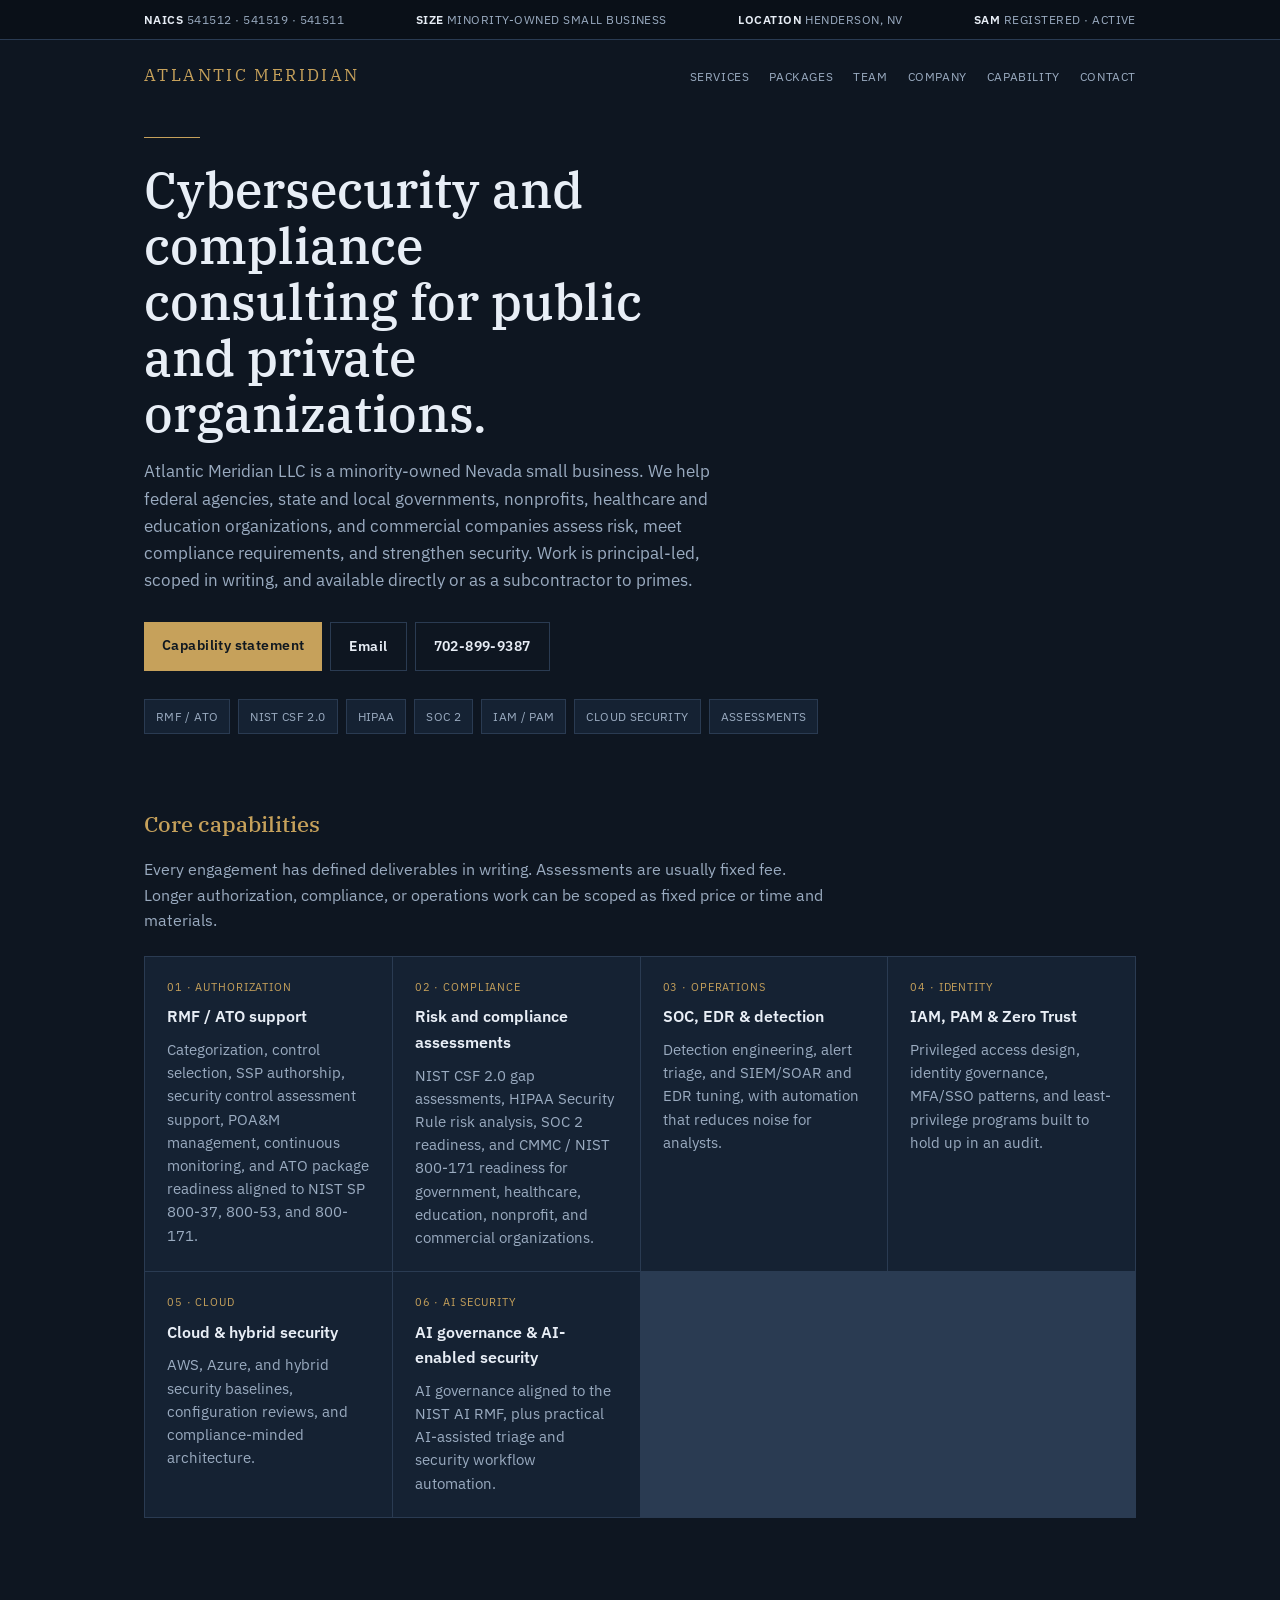
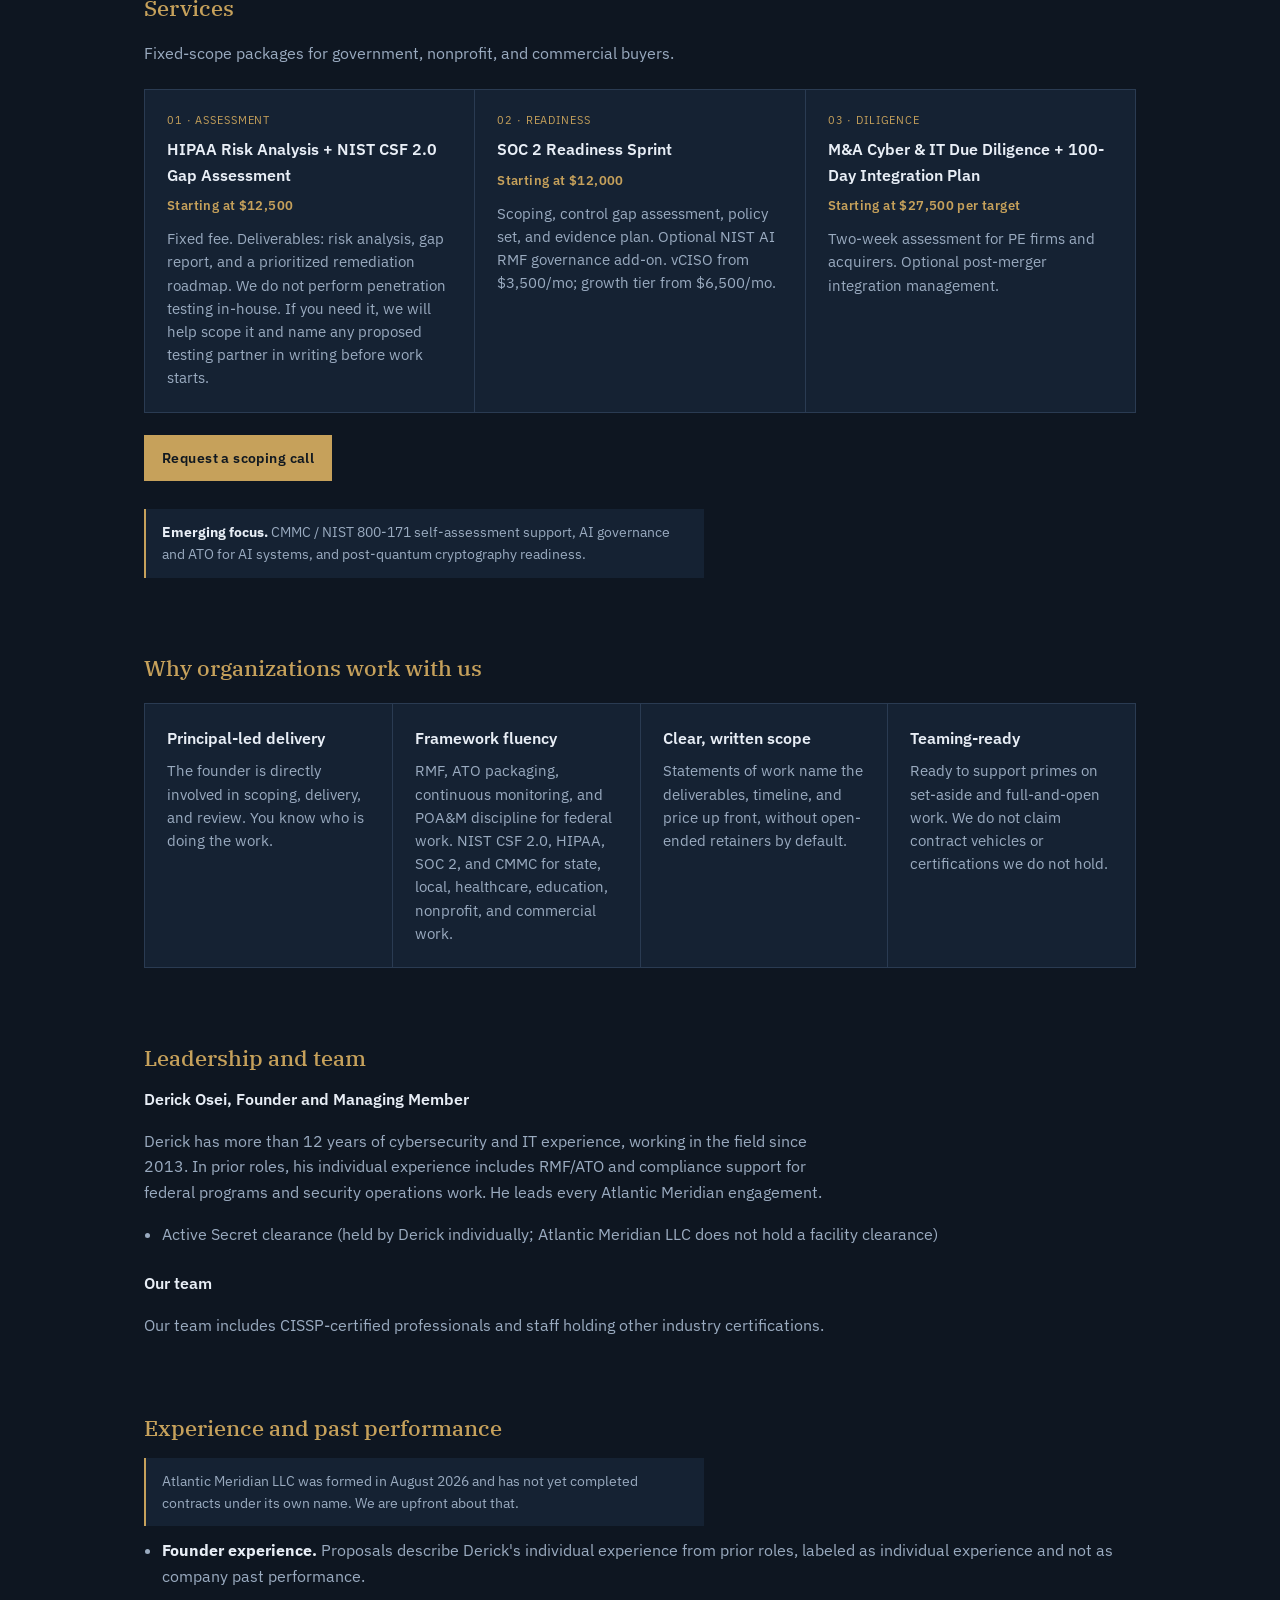
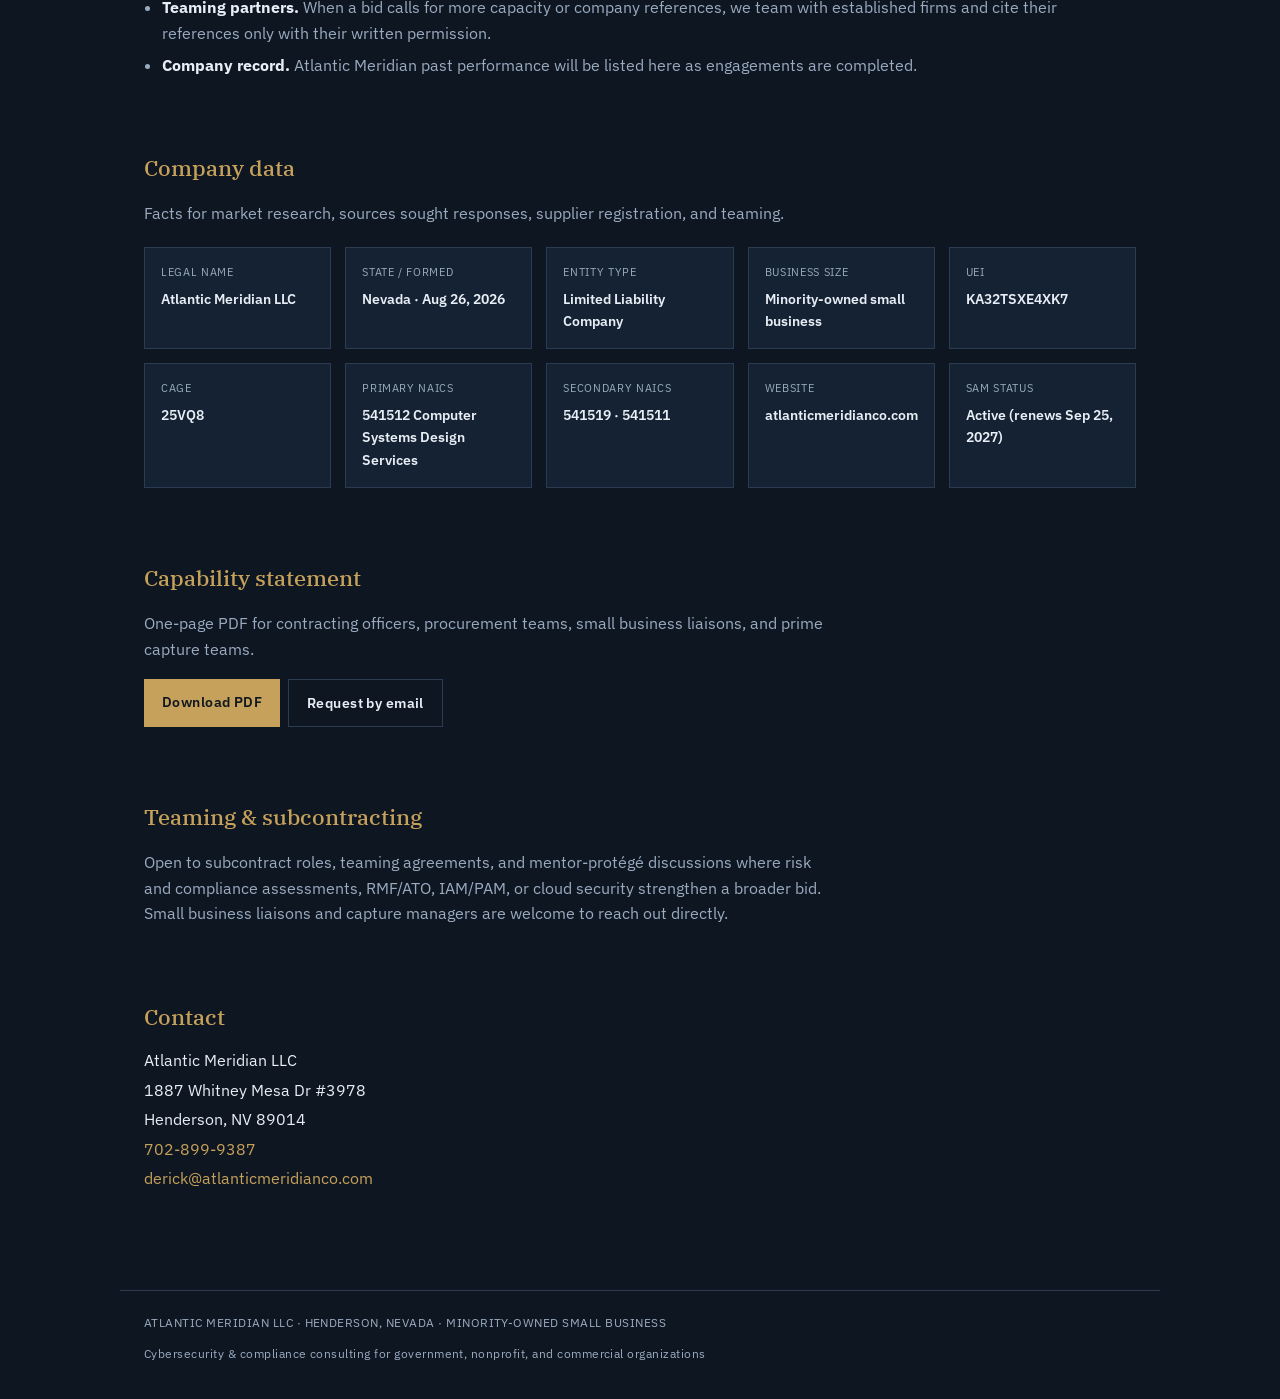
==== index.html @ 64bc8d96 "Update homepage and capability statement: Henderson address, all-sector positioning, leadership and " ====
<!DOCTYPE html>
<html lang="en">
<head>
  <meta charset="utf-8" />
  <meta name="viewport" content="width=device-width, initial-scale=1" />
  <title>Atlantic Meridian | Cybersecurity, Compliance &amp; AI Security Consulting</title>
  <meta name="description" content="Atlantic Meridian LLC is a minority-owned Henderson, Nevada small business providing cybersecurity and compliance consulting for federal, state and local, nonprofit, healthcare, education, and commercial organizations. SAM registered (UEI KA32TSXE4XK7, CAGE 25VQ8)." />
  <meta name="theme-color" content="#0e1621" />
  <link rel="canonical" href="https://atlanticmeridianco.com/" />
  <link rel="preconnect" href="https://fonts.googleapis.com" />
  <link rel="preconnect" href="https://fonts.gstatic.com" crossorigin />
  <link href="https://fonts.googleapis.com/css2?family=IBM+Plex+Sans:wght@400;500;600&family=IBM+Plex+Serif:wght@500;600&display=swap" rel="stylesheet" />
  <style>
    :root {
      --bg: #0e1621;
      --panel: #152233;
      --ink: #e8eef6;
      --muted: #9aabc0;
      --gold: #c6a15b;
      --line: #2a3b52;
    }
    * { box-sizing: border-box; }
    html { scroll-behavior: smooth; }
    body {
      margin: 0;
      font-family: "IBM Plex Sans", system-ui, sans-serif;
      background: var(--bg);
      color: var(--ink);
      line-height: 1.6;
    }
    a { color: var(--gold); }
    .strip {
      background: #0a1018;
      border-bottom: 1px solid var(--line);
      font-size: 12px;
      letter-spacing: 0.04em;
      color: var(--muted);
      text-transform: uppercase;
    }
    .strip-inner, header, main, footer, .band-inner {
      max-width: 1040px;
      margin: 0 auto;
      padding: 10px 24px;
    }
    .strip-inner {
      display: flex;
      flex-wrap: wrap;
      gap: 8px 18px;
      justify-content: space-between;
    }
    .strip strong { color: var(--ink); font-weight: 600; }
    header {
      padding-top: 22px;
      padding-bottom: 0;
      display: flex;
      justify-content: space-between;
      align-items: center;
      gap: 16px;
      flex-wrap: wrap;
    }
    .mark {
      font-family: "IBM Plex Serif", Georgia, serif;
      font-size: 17px;
      letter-spacing: 0.14em;
      text-transform: uppercase;
      color: var(--gold);
      text-decoration: none;
    }
    nav a {
      color: var(--muted);
      text-decoration: none;
      font-size: 12px;
      margin-left: 16px;
      letter-spacing: 0.05em;
      text-transform: uppercase;
    }
    nav a:hover { color: var(--ink); }
    main { padding: 48px 24px 96px; }
    .rule { height: 1px; background: var(--gold); width: 56px; margin-bottom: 24px; }
    h1 {
      font-family: "IBM Plex Serif", Georgia, serif;
      font-size: clamp(32px, 5vw, 50px);
      font-weight: 500;
      line-height: 1.12;
      margin: 0 0 16px;
      max-width: 18ch;
    }
    .lede {
      color: var(--muted);
      font-size: 17px;
      max-width: 58ch;
      margin: 0 0 28px;
    }
    .actions { display: flex; flex-wrap: wrap; gap: 8px; margin-bottom: 28px; }
    .btn {
      display: inline-block;
      background: var(--gold);
      color: #101820;
      text-decoration: none;
      padding: 12px 18px;
      font-weight: 600;
      font-size: 14px;
      letter-spacing: 0.03em;
    }
    .btn.ghost {
      background: transparent;
      color: var(--ink);
      border: 1px solid var(--line);
    }
    .meta {
      display: flex;
      flex-wrap: wrap;
      gap: 8px;
      margin-top: 8px;
    }
    .meta span, .chip {
      border: 1px solid var(--line);
      background: var(--panel);
      padding: 7px 11px;
      font-size: 12px;
      letter-spacing: 0.03em;
      text-transform: uppercase;
      color: var(--muted);
    }
    section { margin-top: 72px; }
    h2 {
      font-family: "IBM Plex Serif", Georgia, serif;
      font-size: 22px;
      color: var(--gold);
      margin: 0 0 12px;
      font-weight: 500;
    }
    h3 {
      margin: 0 0 8px;
      font-size: 16px;
      font-weight: 600;
      color: var(--ink);
    }
    p { color: var(--muted); max-width: 68ch; }
    .note {
      border-left: 2px solid var(--gold);
      padding: 12px 16px;
      background: var(--panel);
      color: var(--muted);
      font-size: 14px;
      max-width: 70ch;
    }
    .grid {
      display: grid;
      grid-template-columns: repeat(auto-fit, minmax(240px, 1fr));
      gap: 1px;
      background: var(--line);
      border: 1px solid var(--line);
      margin-top: 22px;
    }
    .grid article {
      background: var(--panel);
      padding: 22px;
      color: var(--muted);
      font-size: 14.5px;
    }
    .grid .tag {
      display: block;
      color: var(--gold);
      font-size: 11px;
      letter-spacing: 0.08em;
      text-transform: uppercase;
      margin-bottom: 8px;
    }
    .price {
      display: block;
      margin: 0 0 10px;
      color: var(--gold);
      font-size: 13px;
      font-weight: 600;
      letter-spacing: 0.03em;
    }
    .data {
      display: grid;
      grid-template-columns: repeat(auto-fit, minmax(180px, 1fr));
      gap: 14px;
      margin-top: 20px;
    }
    .data div {
      border: 1px solid var(--line);
      background: var(--panel);
      padding: 16px;
    }
    .data dt {
      display: block;
      font-size: 11px;
      letter-spacing: 0.06em;
      text-transform: uppercase;
      color: var(--muted);
      margin-bottom: 6px;
    }
    .data dd {
      margin: 0;
      color: var(--ink);
      font-weight: 600;
      font-size: 14px;
    }
    ul.clean {
      margin: 12px 0 0;
      padding-left: 18px;
      color: var(--muted);
    }
    ul.clean li { margin-bottom: 6px; }
    address { font-style: normal; color: var(--ink); line-height: 1.85; }
    address a { text-decoration: none; }
    footer {
      border-top: 1px solid var(--line);
      color: var(--muted);
      font-size: 12px;
      letter-spacing: 0.04em;
      display: flex;
      justify-content: space-between;
      gap: 12px;
      flex-wrap: wrap;
      padding: 22px 24px 36px;
      max-width: 1040px;
      margin: 0 auto;
    }
    @media (max-width: 560px) {
      nav a { margin-left: 10px; }
      h1 { max-width: none; }
    }
  </style>
</head>
<body>
  <div class="strip">
    <div class="strip-inner">
      <span><strong>NAICS</strong> 541512 · 541519 · 541511</span>
      <span><strong>Size</strong> Minority-owned small business</span>
      <span><strong>Location</strong> Henderson, NV</span>
      <span><strong>SAM</strong> Registered · Active</span>
    </div>
  </div>

  <header>
    <a class="mark" href="#">Atlantic Meridian</a>
    <nav>
      <a href="#services">Services</a>
      <a href="#packages">Packages</a>
      <a href="#leadership">Team</a>
      <a href="#company">Company</a>
      <a href="#capability">Capability</a>
      <a href="#contact">Contact</a>
    </nav>
  </header>

  <main>
    <div class="rule"></div>
    <h1>Cybersecurity and compliance consulting for public and private organizations.</h1>
    <p class="lede">Atlantic Meridian LLC is a minority-owned Nevada small business. We help federal agencies, state and local governments, nonprofits, healthcare and education organizations, and commercial companies assess risk, meet compliance requirements, and strengthen security. Work is principal-led, scoped in writing, and available directly or as a subcontractor to primes.</p>
    <div class="actions">
      <a class="btn" href="#capability">Capability statement</a>
      <a class="btn ghost" href="mailto:derick@atlanticmeridianco.com">Email</a>
      <a class="btn ghost" href="tel:+17028999387">702-899-9387</a>
    </div>
    <div class="meta" aria-label="Focus areas">
      <span>RMF / ATO</span>
      <span>NIST CSF 2.0</span>
      <span>HIPAA</span>
      <span>SOC 2</span>
      <span>IAM / PAM</span>
      <span>Cloud security</span>
      <span>Assessments</span>
    </div>

    <section id="services">
      <h2>Core capabilities</h2>
      <p>Every engagement has defined deliverables in writing. Assessments are usually fixed fee. Longer authorization, compliance, or operations work can be scoped as fixed price or time and materials.</p>
      <div class="grid">
        <article>
          <span class="tag">01 · Authorization</span>
          <h3>RMF / ATO support</h3>
          Categorization, control selection, SSP authorship, security control assessment support, POA&amp;M management, continuous monitoring, and ATO package readiness aligned to NIST SP 800-37, 800-53, and 800-171.
        </article>
        <article>
          <span class="tag">02 · Compliance</span>
          <h3>Risk and compliance assessments</h3>
          NIST CSF 2.0 gap assessments, HIPAA Security Rule risk analysis, SOC 2 readiness, and CMMC / NIST 800-171 readiness for government, healthcare, education, nonprofit, and commercial organizations.
        </article>
        <article>
          <span class="tag">03 · Operations</span>
          <h3>SOC, EDR &amp; detection</h3>
          Detection engineering, alert triage, and SIEM/SOAR and EDR tuning, with automation that reduces noise for analysts.
        </article>
        <article>
          <span class="tag">04 · Identity</span>
          <h3>IAM, PAM &amp; Zero Trust</h3>
          Privileged access design, identity governance, MFA/SSO patterns, and least-privilege programs built to hold up in an audit.
        </article>
        <article>
          <span class="tag">05 · Cloud</span>
          <h3>Cloud &amp; hybrid security</h3>
          AWS, Azure, and hybrid security baselines, configuration reviews, and compliance-minded architecture.
        </article>
        <article>
          <span class="tag">06 · AI security</span>
          <h3>AI governance &amp; AI-enabled security</h3>
          AI governance aligned to the NIST AI RMF, plus practical AI-assisted triage and security workflow automation.
        </article>
      </div>
    </section>

    <section id="packages">
      <h2>Services</h2>
      <p>Fixed-scope packages for government, nonprofit, and commercial buyers.</p>
      <div class="grid">
        <article>
          <span class="tag">01 · Assessment</span>
          <h3>HIPAA Risk Analysis + NIST CSF 2.0 Gap Assessment</h3>
          <span class="price">Starting at $12,500</span>
          Fixed fee. Deliverables: risk analysis, gap report, and a prioritized remediation roadmap. We do not perform penetration testing in-house. If you need it, we will help scope it and name any proposed testing partner in writing before work starts.
        </article>
        <article>
          <span class="tag">02 · Readiness</span>
          <h3>SOC 2 Readiness Sprint</h3>
          <span class="price">Starting at $12,000</span>
          Scoping, control gap assessment, policy set, and evidence plan. Optional NIST AI RMF governance add-on. vCISO from $3,500/mo; growth tier from $6,500/mo.
        </article>
        <article>
          <span class="tag">03 · Diligence</span>
          <h3>M&amp;A Cyber &amp; IT Due Diligence + 100-Day Integration Plan</h3>
          <span class="price">Starting at $27,500 per target</span>
          Two-week assessment for PE firms and acquirers. Optional post-merger integration management.
        </article>
      </div>
      <div class="actions" style="margin-top:22px">
        <a class="btn" href="mailto:derick@atlanticmeridianco.com?subject=Scoping%20call%20request">Request a scoping call</a>
      </div>
      <div class="note" style="margin-top:28px"><strong style="color:var(--ink)">Emerging focus.</strong> CMMC / NIST 800-171 self-assessment support, AI governance and ATO for AI systems, and post-quantum cryptography readiness.</div>
    </section>

    <section id="why">
      <h2>Why organizations work with us</h2>
      <div class="grid" style="margin-top:18px">
        <article>
          <h3>Principal-led delivery</h3>
          The founder is directly involved in scoping, delivery, and review. You know who is doing the work.
        </article>
        <article>
          <h3>Framework fluency</h3>
          RMF, ATO packaging, continuous monitoring, and POA&amp;M discipline for federal work. NIST CSF 2.0, HIPAA, SOC 2, and CMMC for state, local, healthcare, education, nonprofit, and commercial work.
        </article>
        <article>
          <h3>Clear, written scope</h3>
          Statements of work name the deliverables, timeline, and price up front, without open-ended retainers by default.
        </article>
        <article>
          <h3>Teaming-ready</h3>
          Ready to support primes on set-aside and full-and-open work. We do not claim contract vehicles or certifications we do not hold.
        </article>
      </div>
    </section>

    <section id="leadership">
      <h2>Leadership and team</h2>
      <h3>Derick Osei, Founder and Managing Member</h3>
      <p>Derick has more than 12 years of cybersecurity and IT experience, working in the field since 2013. In prior roles, his individual experience includes RMF/ATO and compliance support for federal programs and security operations work. He leads every Atlantic Meridian engagement.</p>
      <ul class="clean">
        <li>Active Secret clearance (held by Derick individually; Atlantic Meridian LLC does not hold a facility clearance)</li>
      </ul>
      <h3 style="margin-top:24px">Our team</h3>
      <p>Our team includes CISSP-certified professionals and staff holding other industry certifications.</p>
    </section>

    <section id="experience">
      <h2>Experience and past performance</h2>
      <div class="note">Atlantic Meridian LLC was formed in August 2026 and has not yet completed contracts under its own name. We are upfront about that.</div>
      <ul class="clean">
        <li><strong style="color:var(--ink)">Founder experience.</strong> Proposals describe Derick's individual experience from prior roles, labeled as individual experience and not as company past performance.</li>
        <li><strong style="color:var(--ink)">Teaming partners.</strong> When a bid calls for more capacity or company references, we team with established firms and cite their references only with their written permission.</li>
        <li><strong style="color:var(--ink)">Company record.</strong> Atlantic Meridian past performance will be listed here as engagements are completed.</li>
      </ul>
    </section>

    <section id="company">
      <h2>Company data</h2>
      <p>Facts for market research, sources sought responses, supplier registration, and teaming.</p>
      <div class="data">
        <div><dt>Legal name</dt><dd>Atlantic Meridian LLC</dd></div>
        <div><dt>State / formed</dt><dd>Nevada · Aug 26, 2026</dd></div>
        <div><dt>Entity type</dt><dd>Limited Liability Company</dd></div>
        <div><dt>Business size</dt><dd>Minority-owned small business</dd></div>
        <div><dt>UEI</dt><dd>KA32TSXE4XK7</dd></div>
        <div><dt>CAGE</dt><dd>25VQ8</dd></div>
        <div><dt>Primary NAICS</dt><dd>541512 Computer Systems Design Services</dd></div>
        <div><dt>Secondary NAICS</dt><dd>541519 · 541511</dd></div>
        <div><dt>Website</dt><dd>atlanticmeridianco.com</dd></div>
        <div><dt>SAM status</dt><dd>Active (renews Sep 25, 2027)</dd></div>
      </div>
    </section>

    <section id="capability">
      <h2>Capability statement</h2>
      <p>One-page PDF for contracting officers, procurement teams, small business liaisons, and prime capture teams.</p>
      <div class="actions" style="margin-top:16px">
        <a class="btn" href="/capability-statement.pdf">Download PDF</a>
        <a class="btn ghost" href="mailto:derick@atlanticmeridianco.com?subject=Capability%20statement%20request">Request by email</a>
      </div>
    </section>

    <section id="teaming">
      <h2>Teaming &amp; subcontracting</h2>
      <p>Open to subcontract roles, teaming agreements, and mentor-protégé discussions where risk and compliance assessments, RMF/ATO, IAM/PAM, or cloud security strengthen a broader bid. Small business liaisons and capture managers are welcome to reach out directly.</p>
    </section>

    <section id="contact">
      <h2>Contact</h2>
      <address>
        Atlantic Meridian LLC<br />
        1887 Whitney Mesa Dr #3978<br />
        Henderson, NV 89014<br />
        <a href="tel:+17028999387">702-899-9387</a><br />
        <a href="mailto:derick@atlanticmeridianco.com">derick@atlanticmeridianco.com</a>
      </address>
    </section>
  </main>

  <footer>
    <span>ATLANTIC MERIDIAN LLC · HENDERSON, NEVADA · MINORITY-OWNED SMALL BUSINESS</span>
    <span>Cybersecurity &amp; compliance consulting for government, nonprofit, and commercial organizations</span>
  </footer>
</body>
</html>
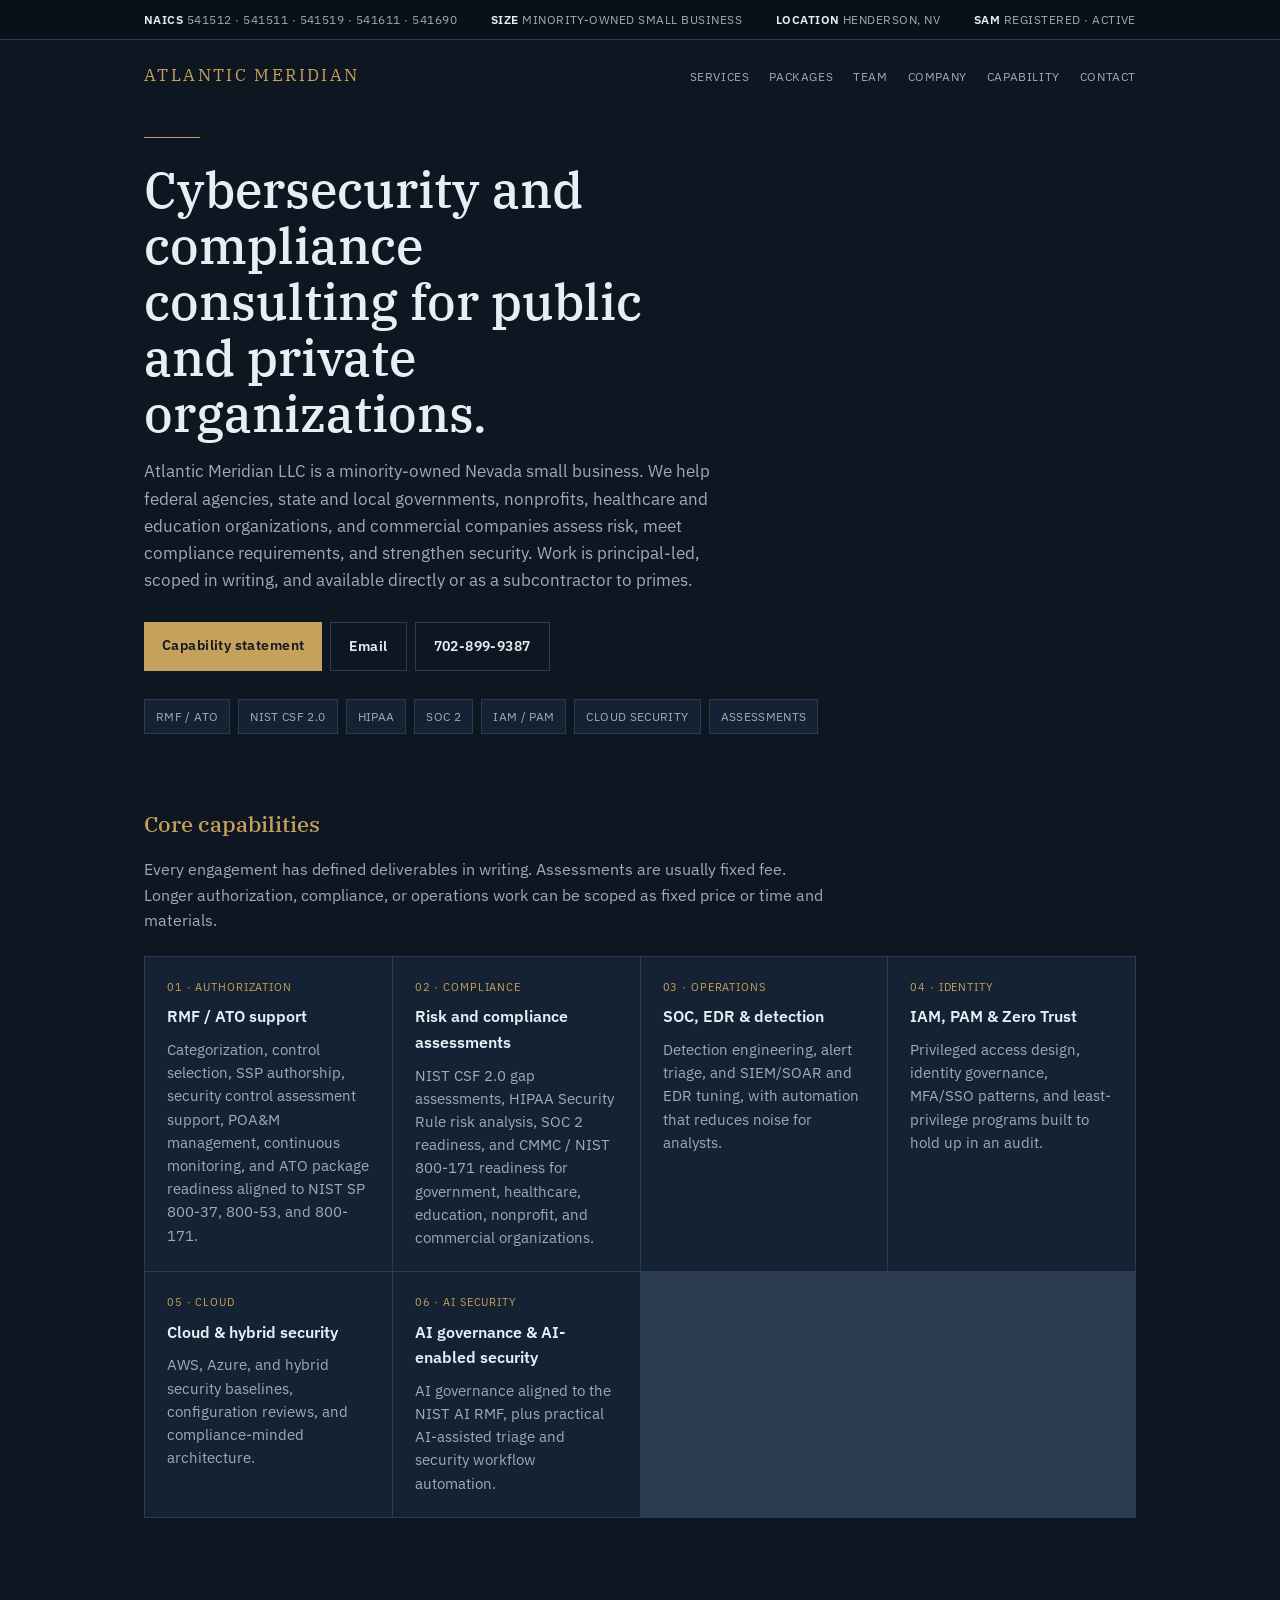
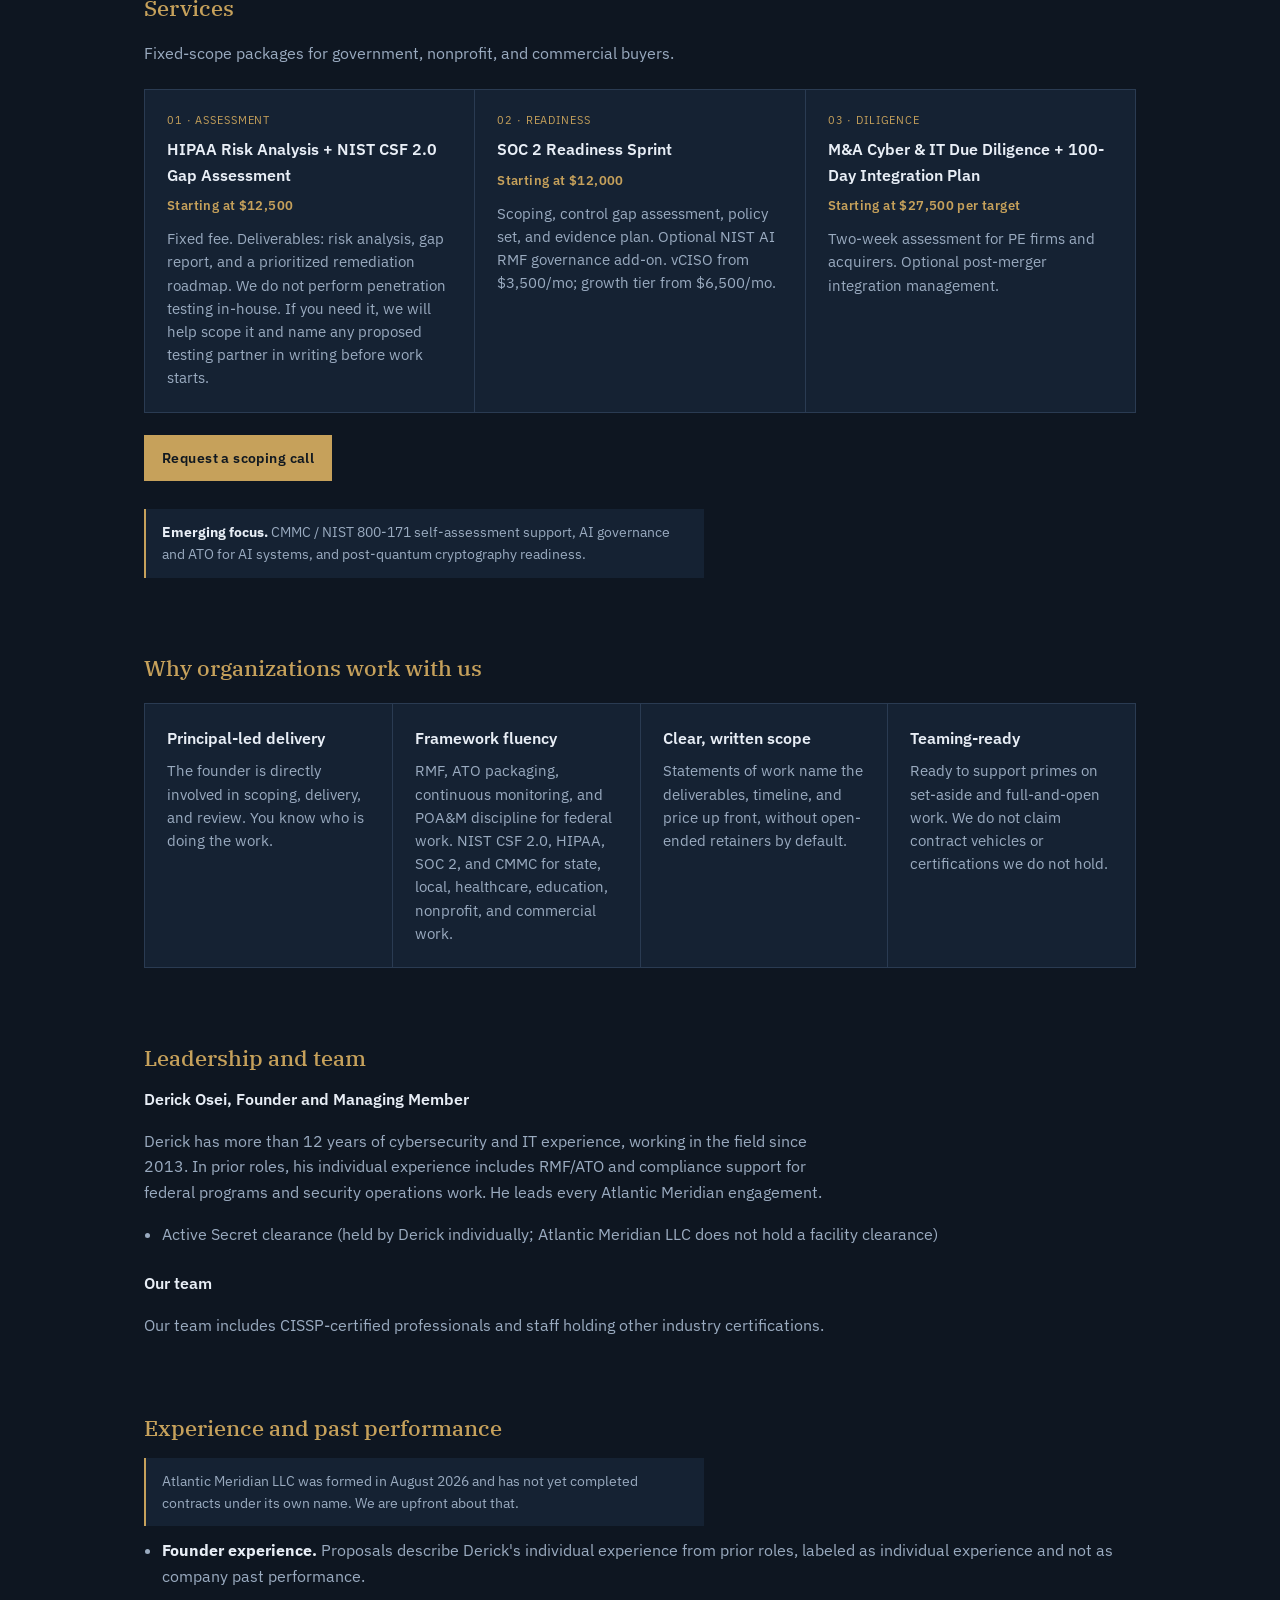
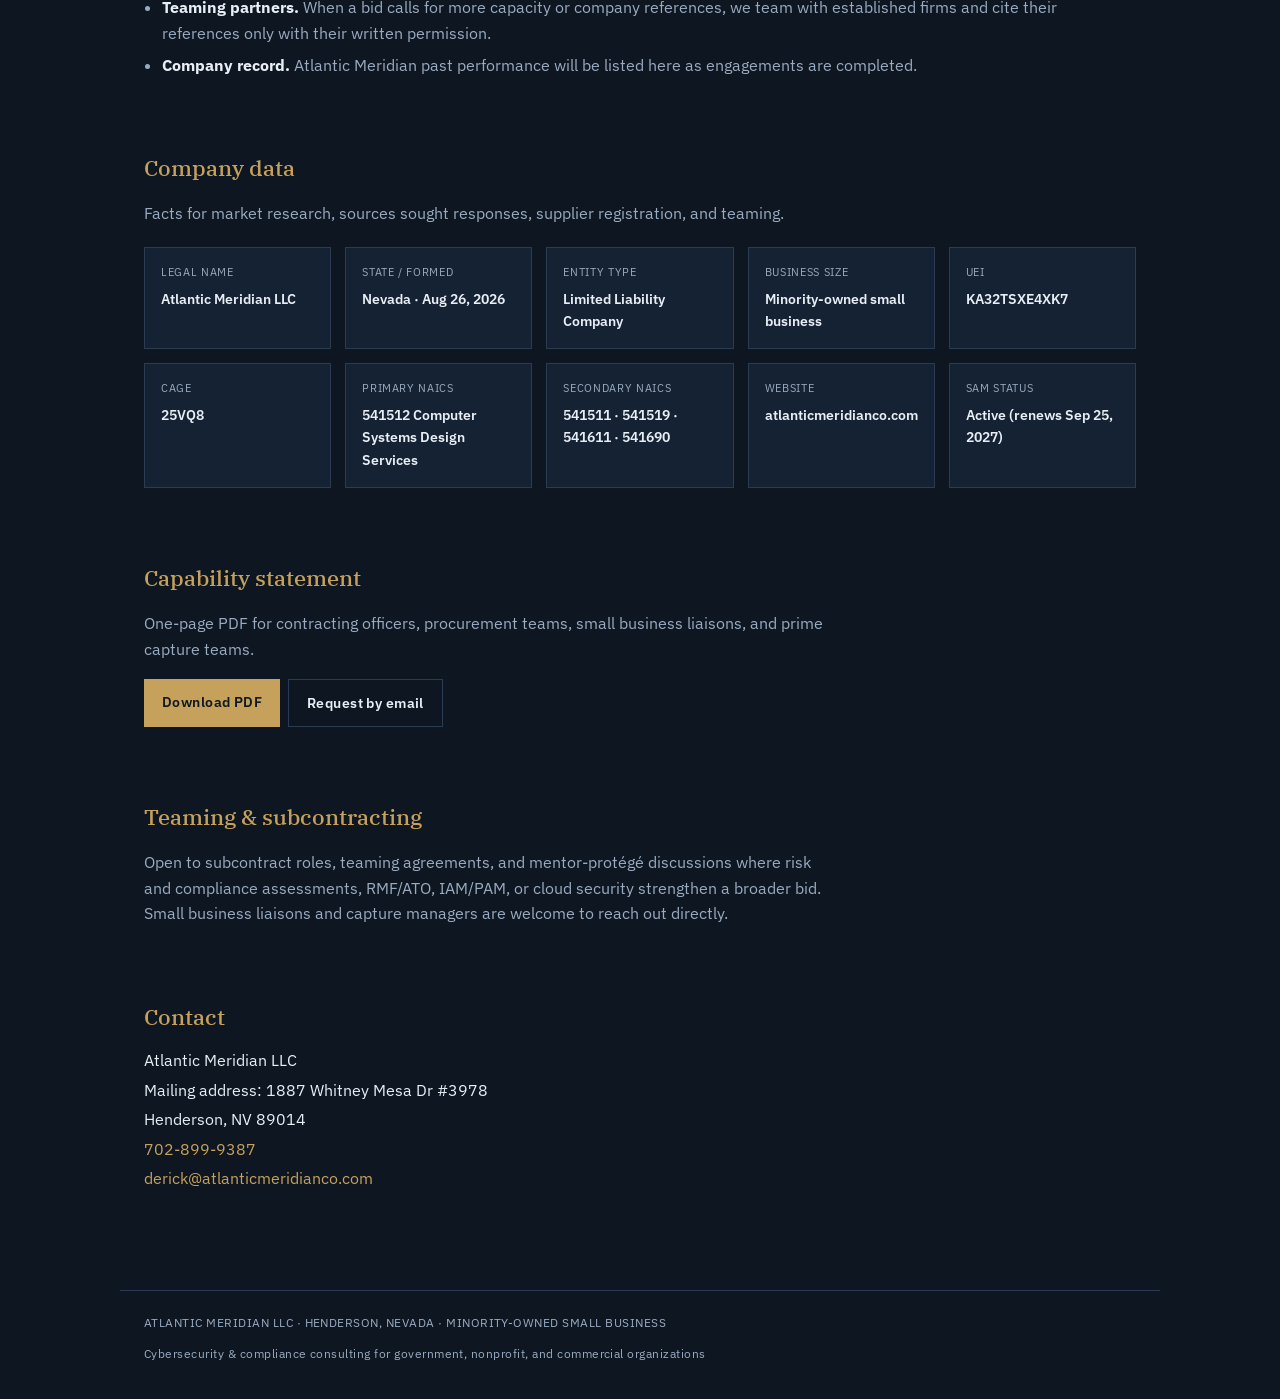
==== commit 0efdb50a: "Add NAICS 541611/541690; label mailing address Co-authored-by: derickoosei-dot <derickoosei-dot@user" ====
--- a/index.html
+++ b/index.html
@@ -230,7 +230,7 @@
 <body>
   <div class="strip">
     <div class="strip-inner">
-      <span><strong>NAICS</strong> 541512 · 541519 · 541511</span>
+      <span><strong>NAICS</strong> 541512 · 541511 · 541519 · 541611 · 541690</span>
       <span><strong>Size</strong> Minority-owned small business</span>
       <span><strong>Location</strong> Henderson, NV</span>
       <span><strong>SAM</strong> Registered · Active</span>
@@ -388,7 +388,7 @@
         <div><dt>UEI</dt><dd>KA32TSXE4XK7</dd></div>
         <div><dt>CAGE</dt><dd>25VQ8</dd></div>
         <div><dt>Primary NAICS</dt><dd>541512 Computer Systems Design Services</dd></div>
-        <div><dt>Secondary NAICS</dt><dd>541519 · 541511</dd></div>
+        <div><dt>Secondary NAICS</dt><dd>541511 · 541519 · 541611 · 541690</dd></div>
         <div><dt>Website</dt><dd>atlanticmeridianco.com</dd></div>
         <div><dt>SAM status</dt><dd>Active (renews Sep 25, 2027)</dd></div>
       </div>
@@ -412,7 +412,7 @@
       <h2>Contact</h2>
       <address>
         Atlantic Meridian LLC<br />
-        1887 Whitney Mesa Dr #3978<br />
+        Mailing address: 1887 Whitney Mesa Dr #3978<br />
         Henderson, NV 89014<br />
         <a href="tel:+17028999387">702-899-9387</a><br />
         <a href="mailto:derick@atlanticmeridianco.com">derick@atlanticmeridianco.com</a>
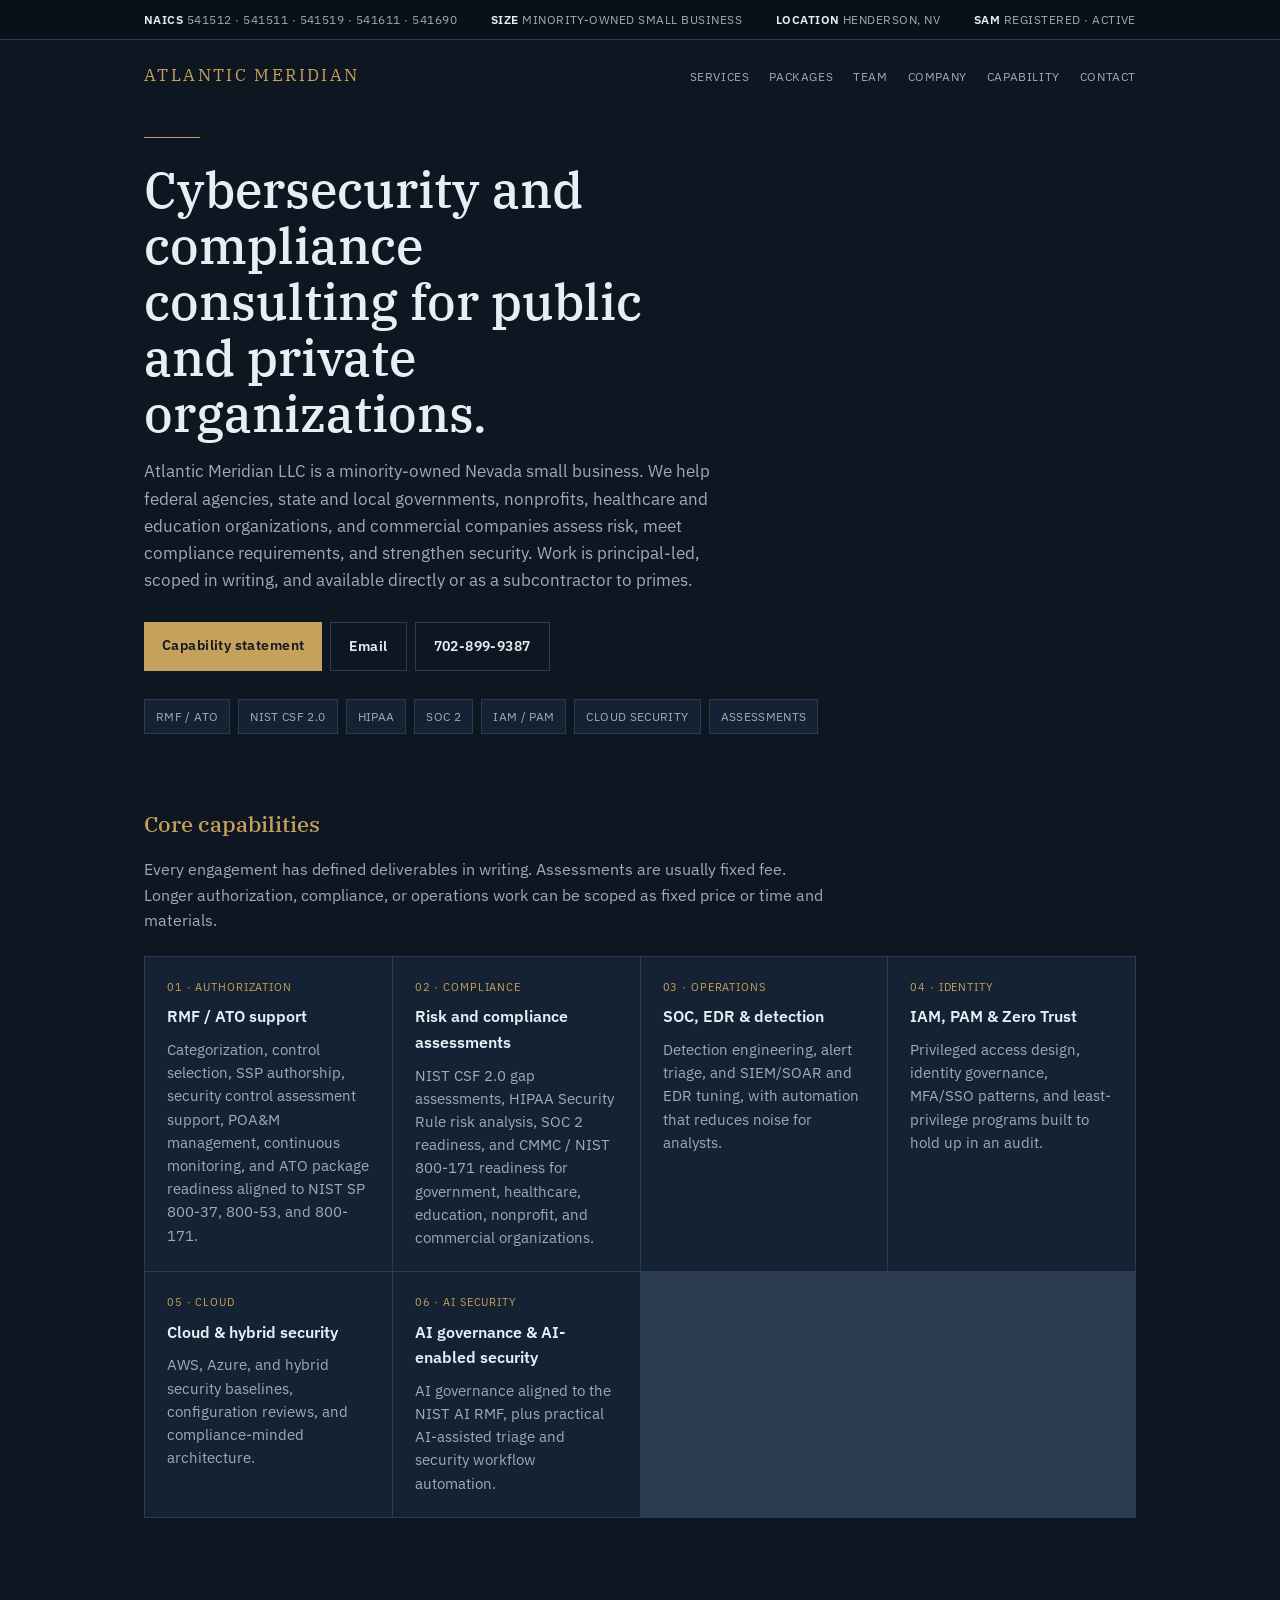
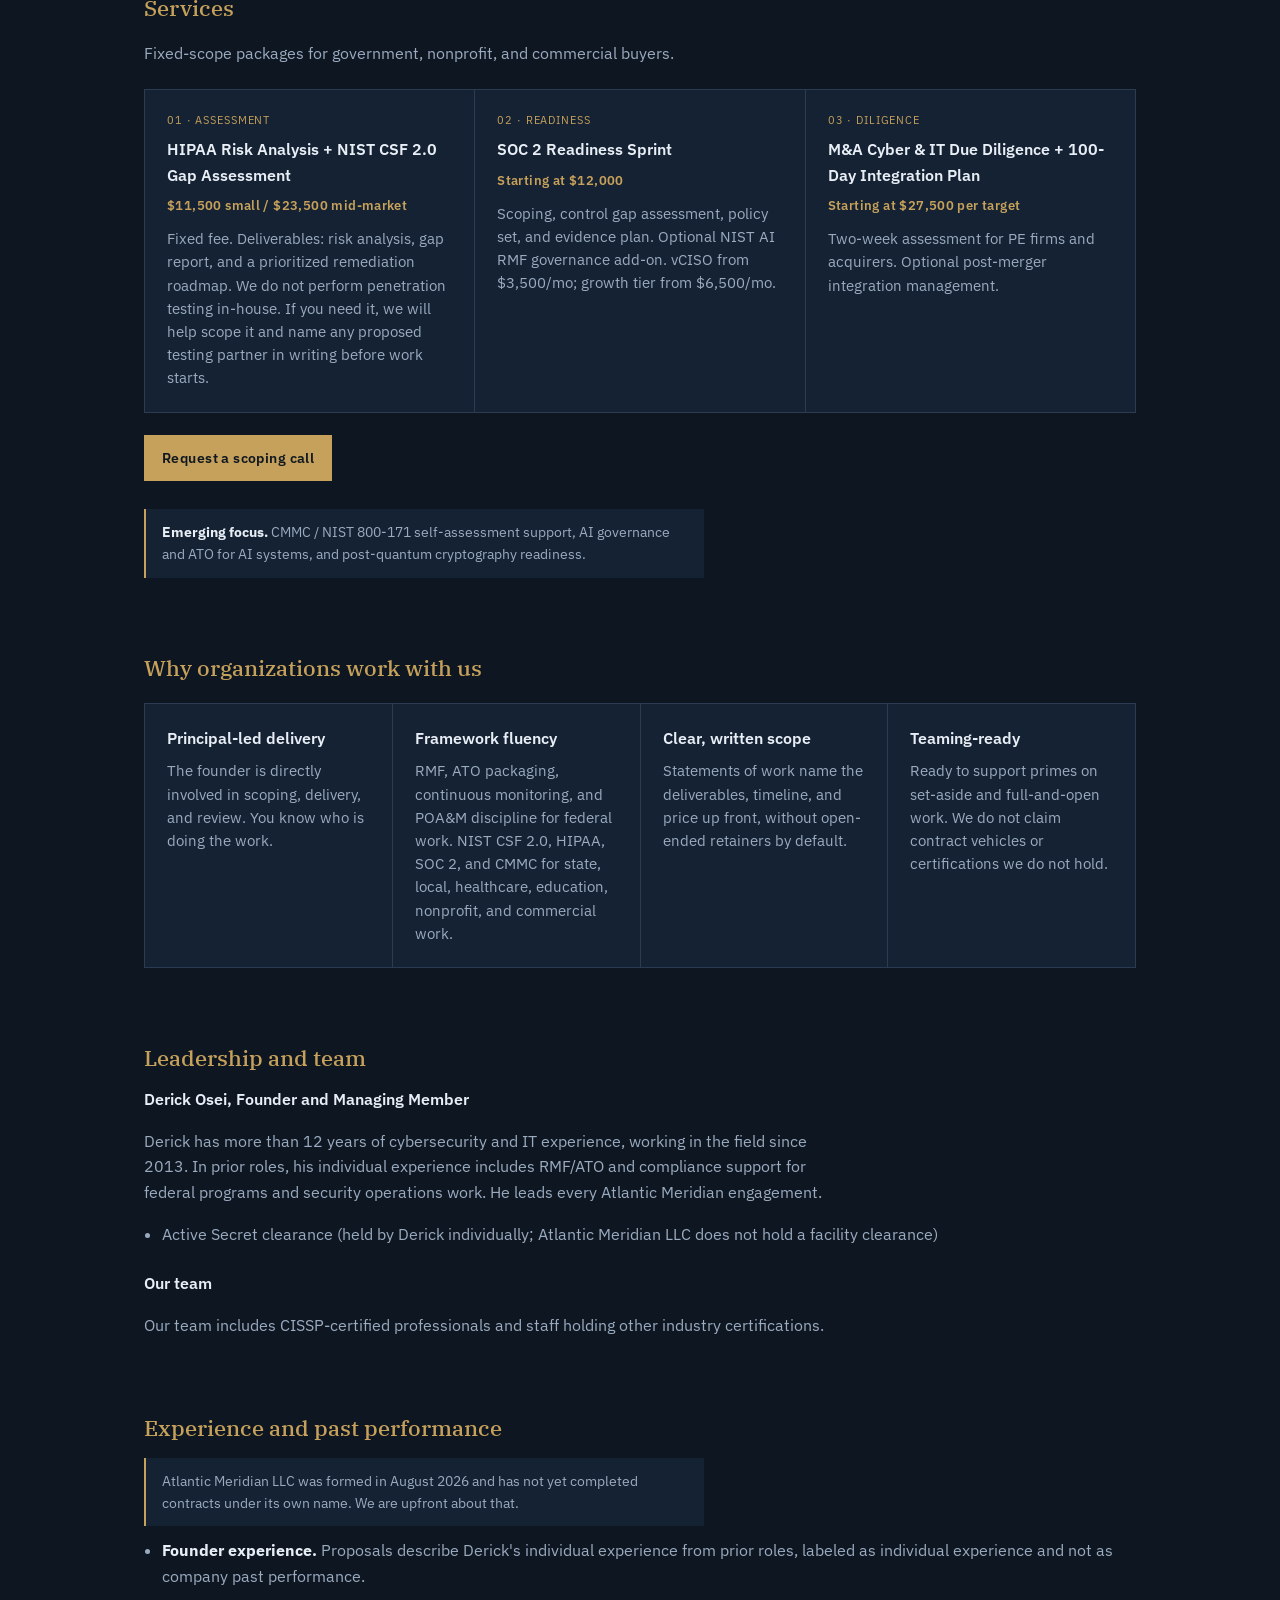
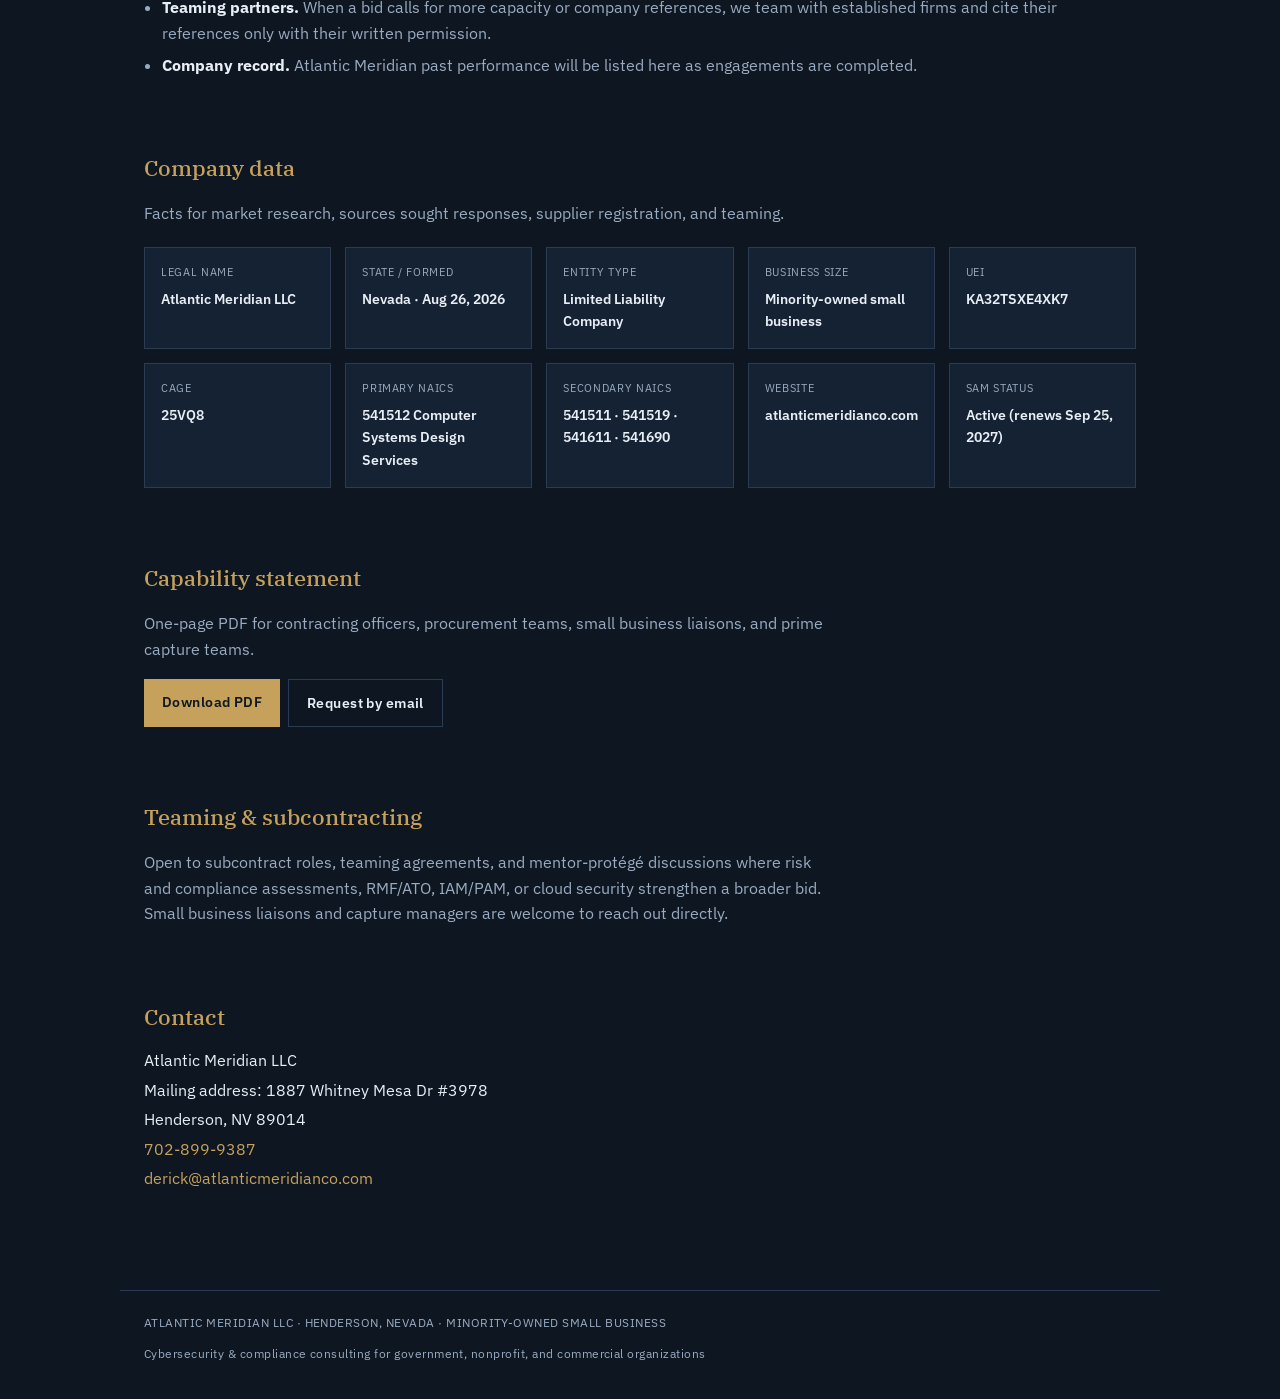
==== commit 54050a3d: "Update HIPAA + NIST pricing to $11,500 small / $23,500 mid-market Co-authored-by: derickoosei-dot <d" ====
--- a/index.html
+++ b/index.html
@@ -312,7 +312,7 @@
         <article>
           <span class="tag">01 · Assessment</span>
           <h3>HIPAA Risk Analysis + NIST CSF 2.0 Gap Assessment</h3>
-          <span class="price">Starting at $12,500</span>
+          <span class="price">$11,500 small / $23,500 mid-market</span>
           Fixed fee. Deliverables: risk analysis, gap report, and a prioritized remediation roadmap. We do not perform penetration testing in-house. If you need it, we will help scope it and name any proposed testing partner in writing before work starts.
         </article>
         <article>
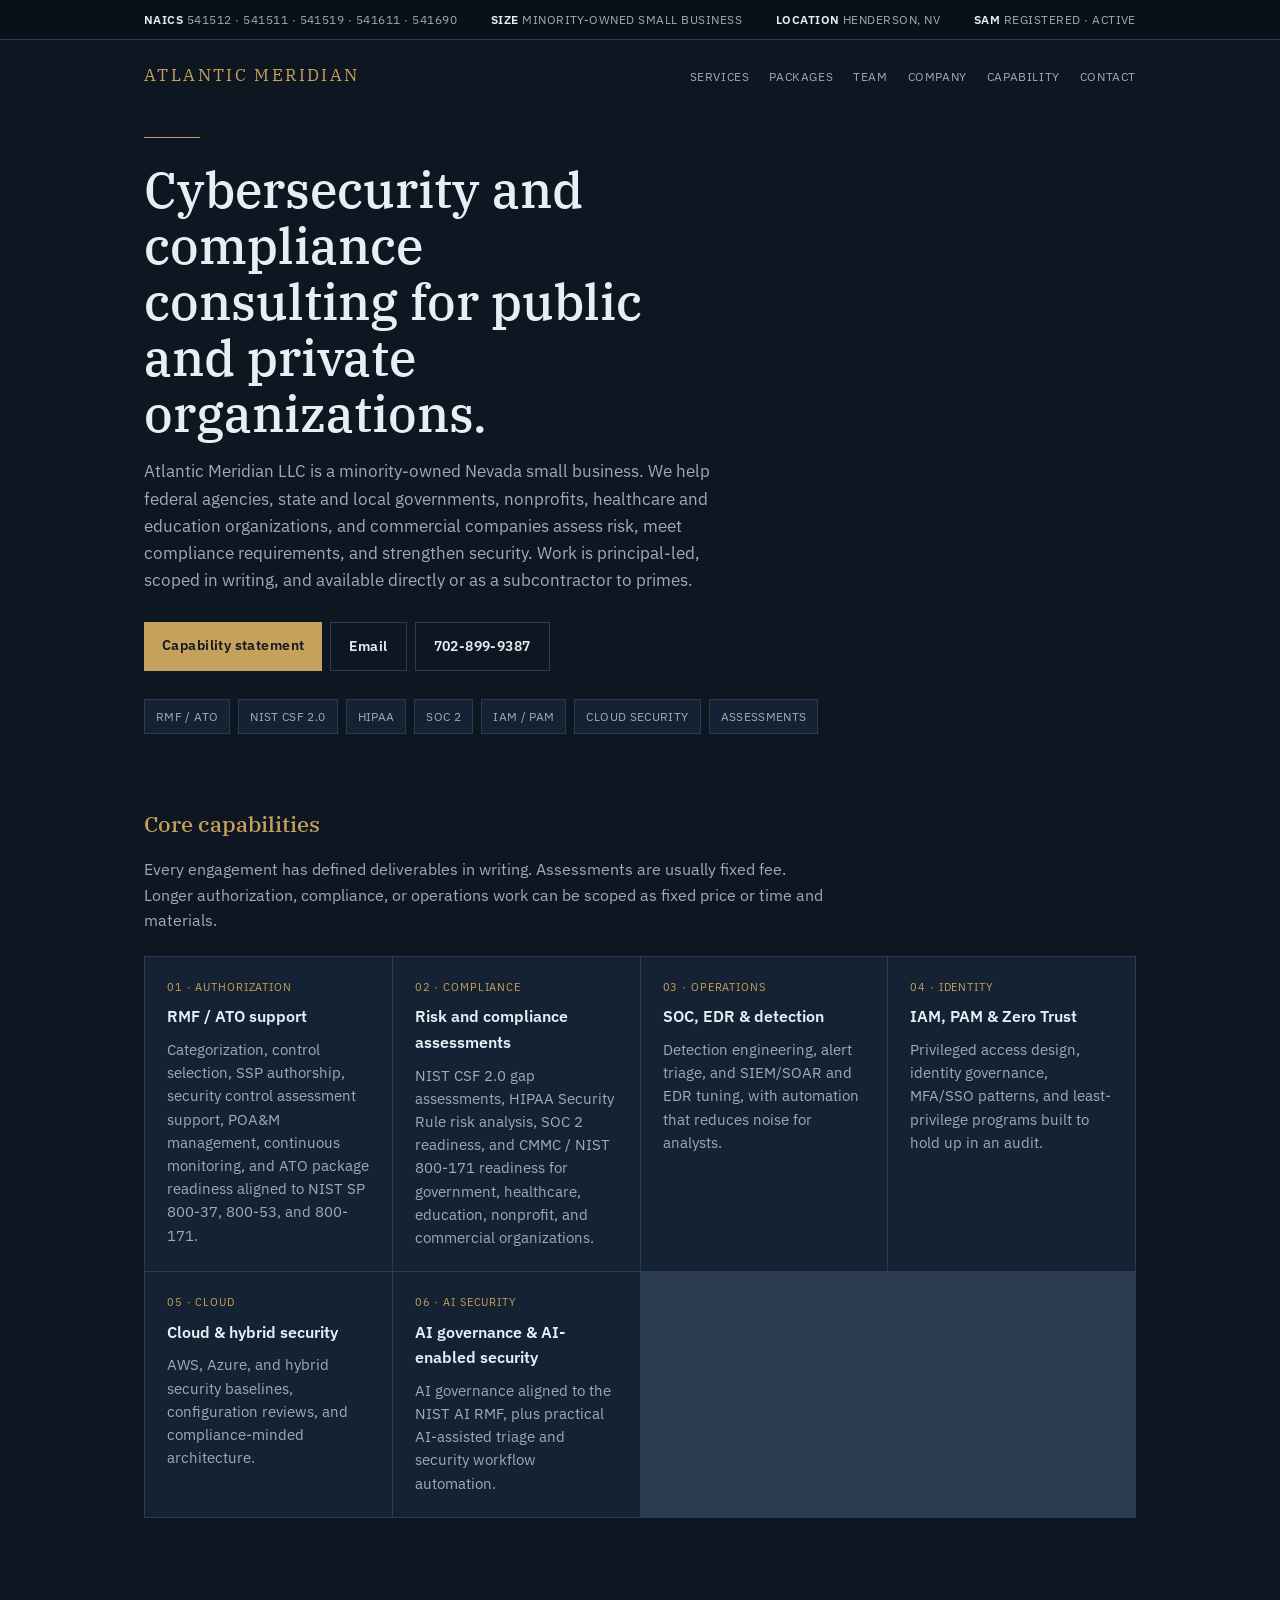
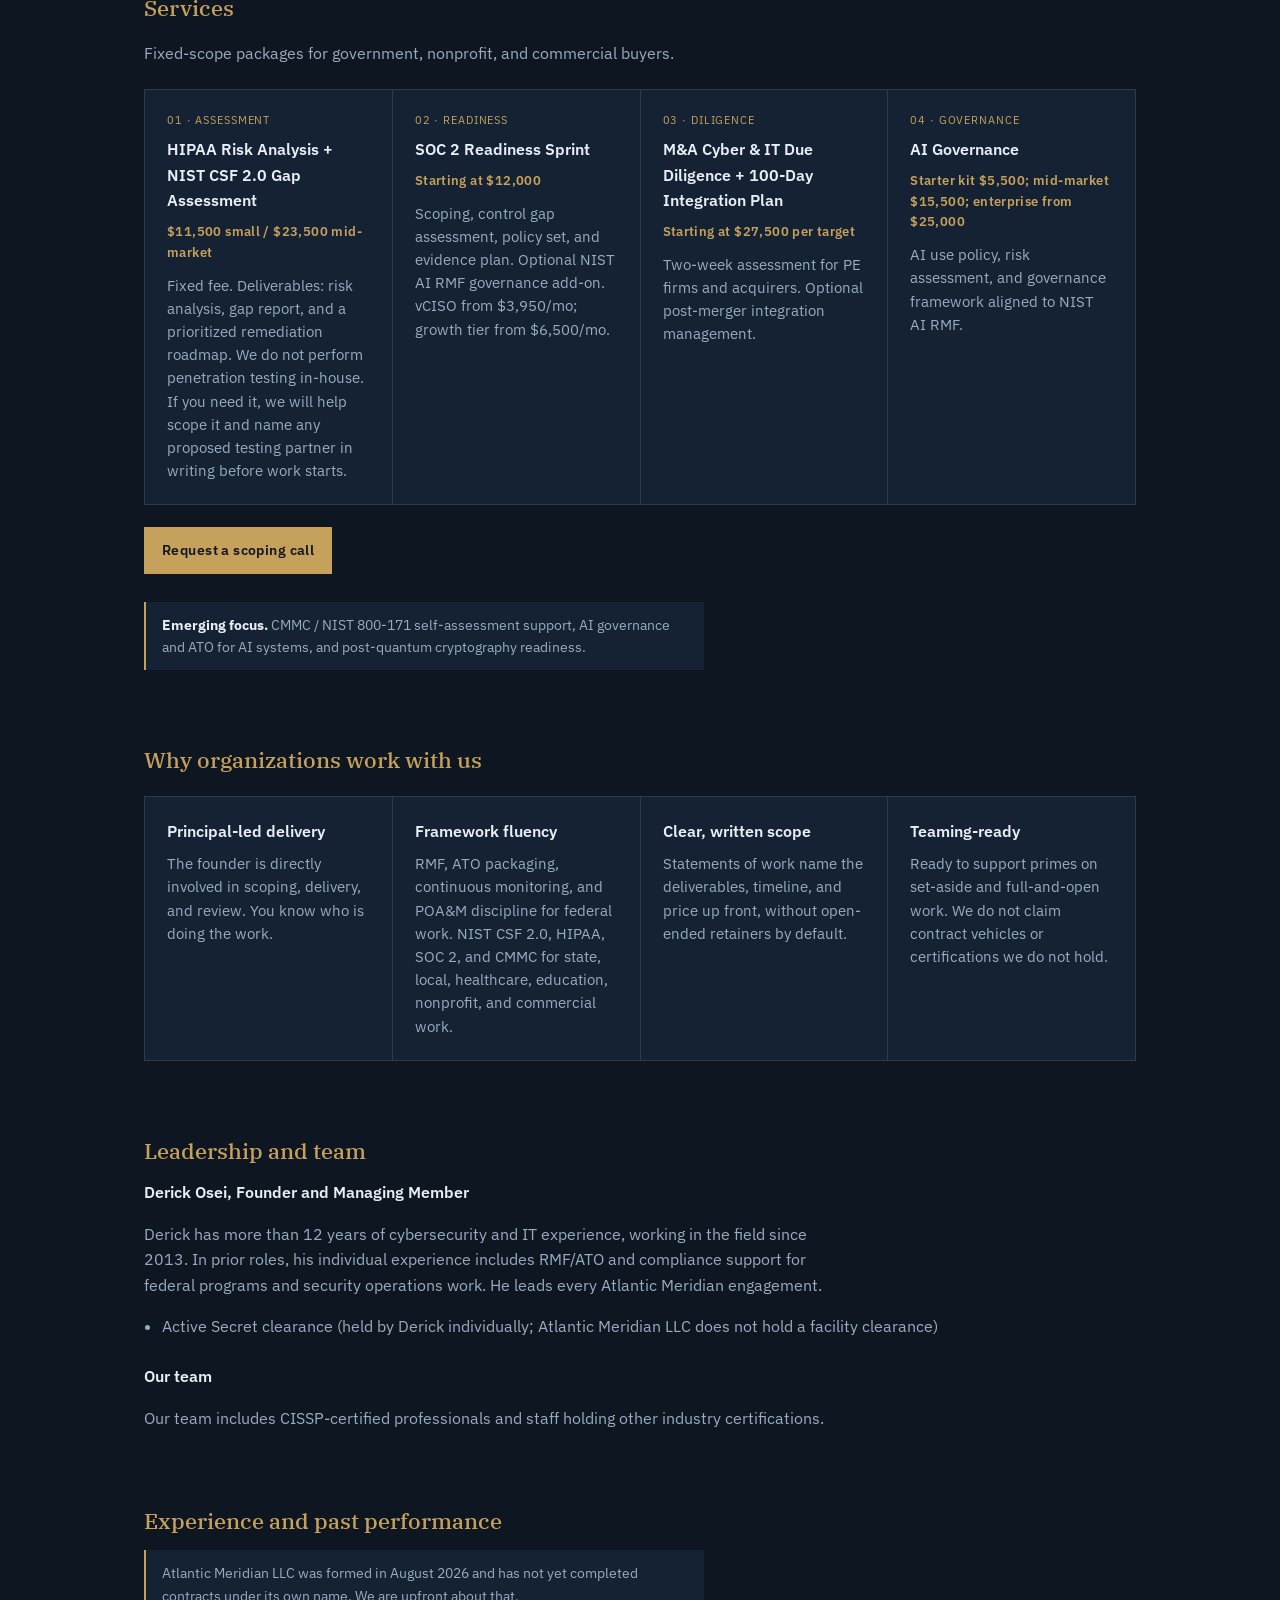
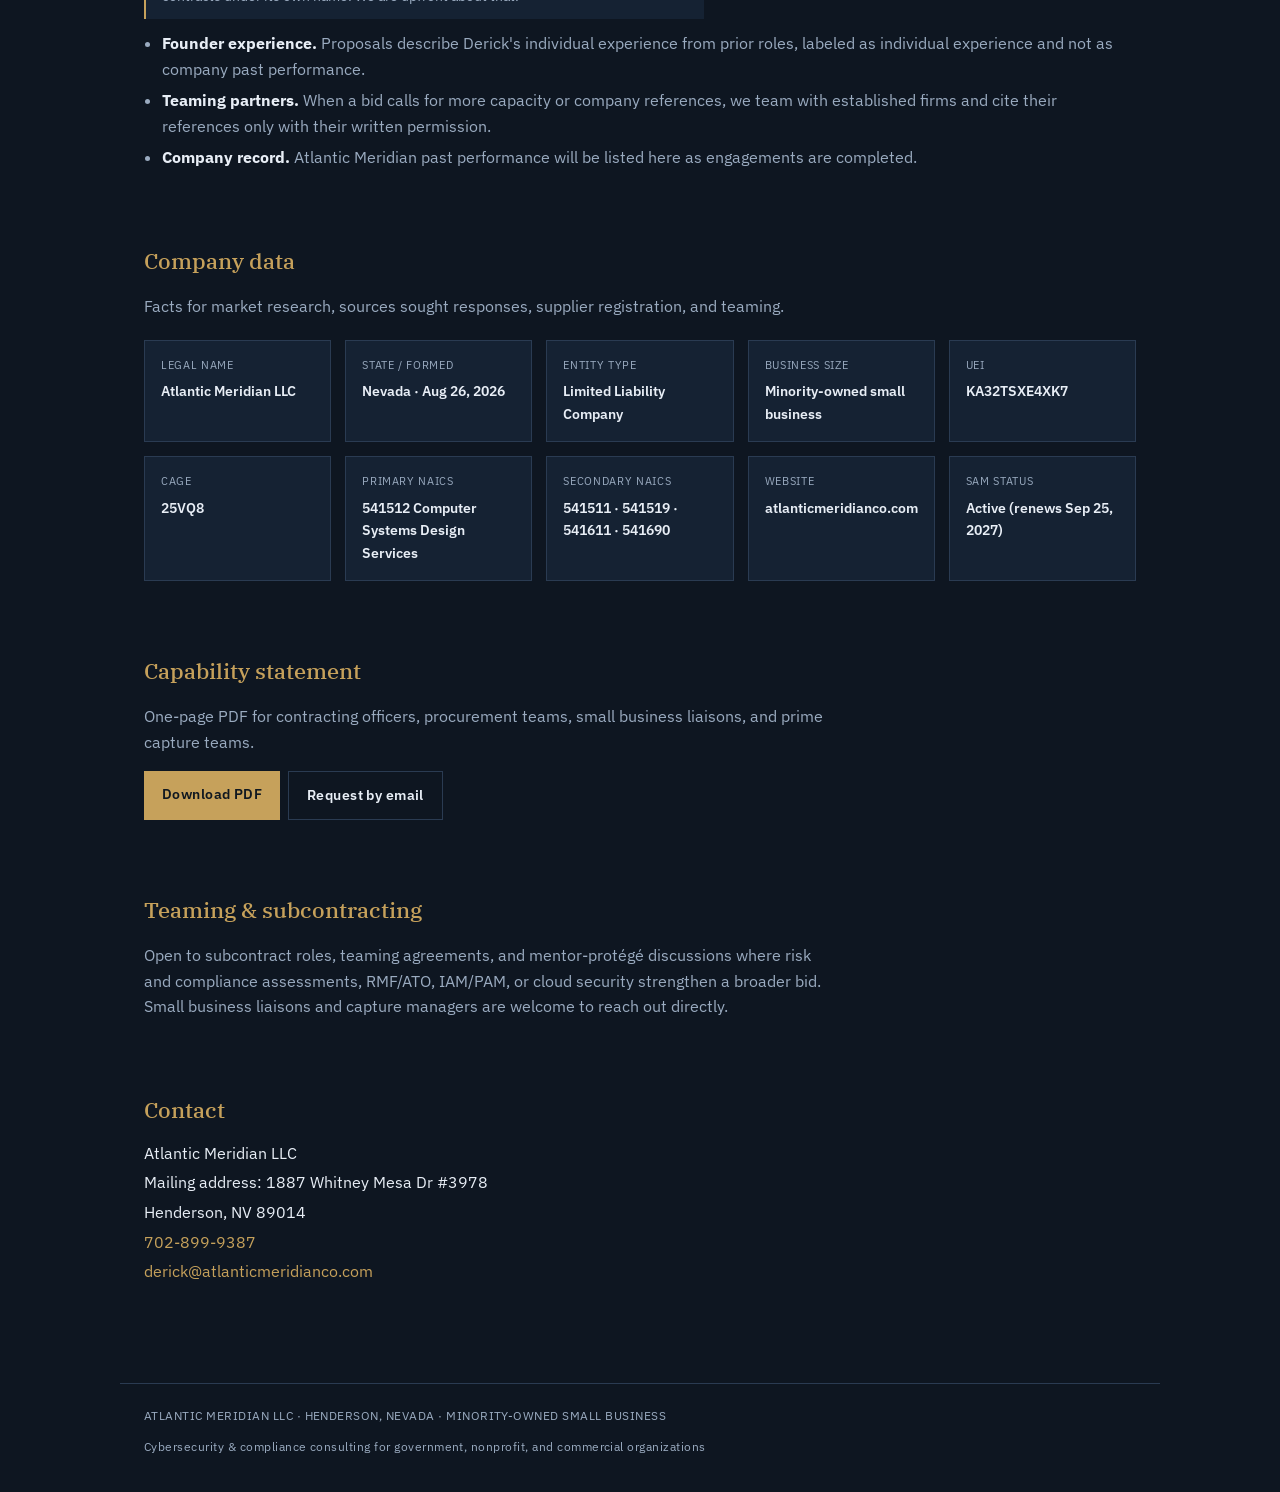
==== commit e57581a3: "Pricing: vCISO from $3,950/mo; add AI Governance Co-authored-by: derickoosei-dot <derickoosei-dot@us" ====
--- a/index.html
+++ b/index.html
@@ -319,13 +319,19 @@
           <span class="tag">02 · Readiness</span>
           <h3>SOC 2 Readiness Sprint</h3>
           <span class="price">Starting at $12,000</span>
-          Scoping, control gap assessment, policy set, and evidence plan. Optional NIST AI RMF governance add-on. vCISO from $3,500/mo; growth tier from $6,500/mo.
+          Scoping, control gap assessment, policy set, and evidence plan. Optional NIST AI RMF governance add-on. vCISO from $3,950/mo; growth tier from $6,500/mo.
         </article>
         <article>
           <span class="tag">03 · Diligence</span>
           <h3>M&amp;A Cyber &amp; IT Due Diligence + 100-Day Integration Plan</h3>
           <span class="price">Starting at $27,500 per target</span>
           Two-week assessment for PE firms and acquirers. Optional post-merger integration management.
+        </article>
+        <article>
+          <span class="tag">04 · Governance</span>
+          <h3>AI Governance</h3>
+          <span class="price">Starter kit $5,500; mid-market $15,500; enterprise from $25,000</span>
+          AI use policy, risk assessment, and governance framework aligned to NIST AI RMF.
         </article>
       </div>
       <div class="actions" style="margin-top:22px">
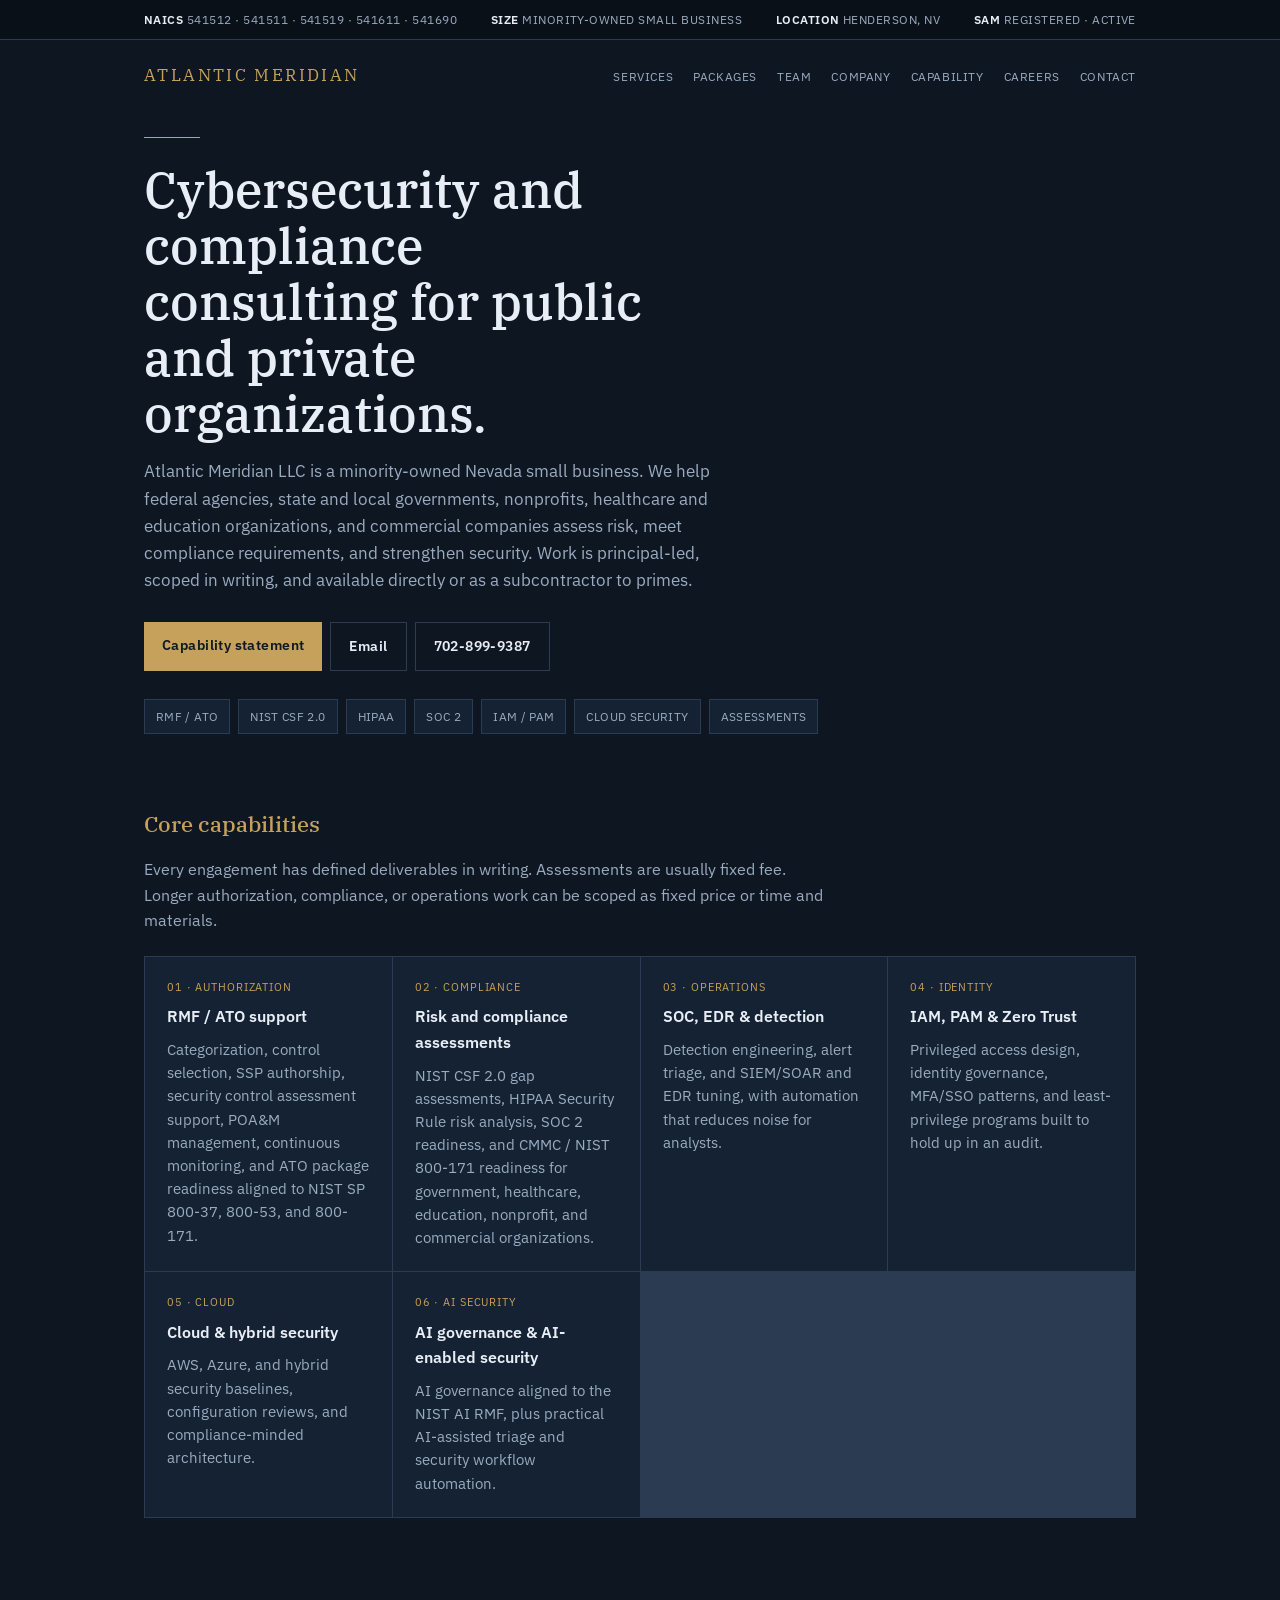
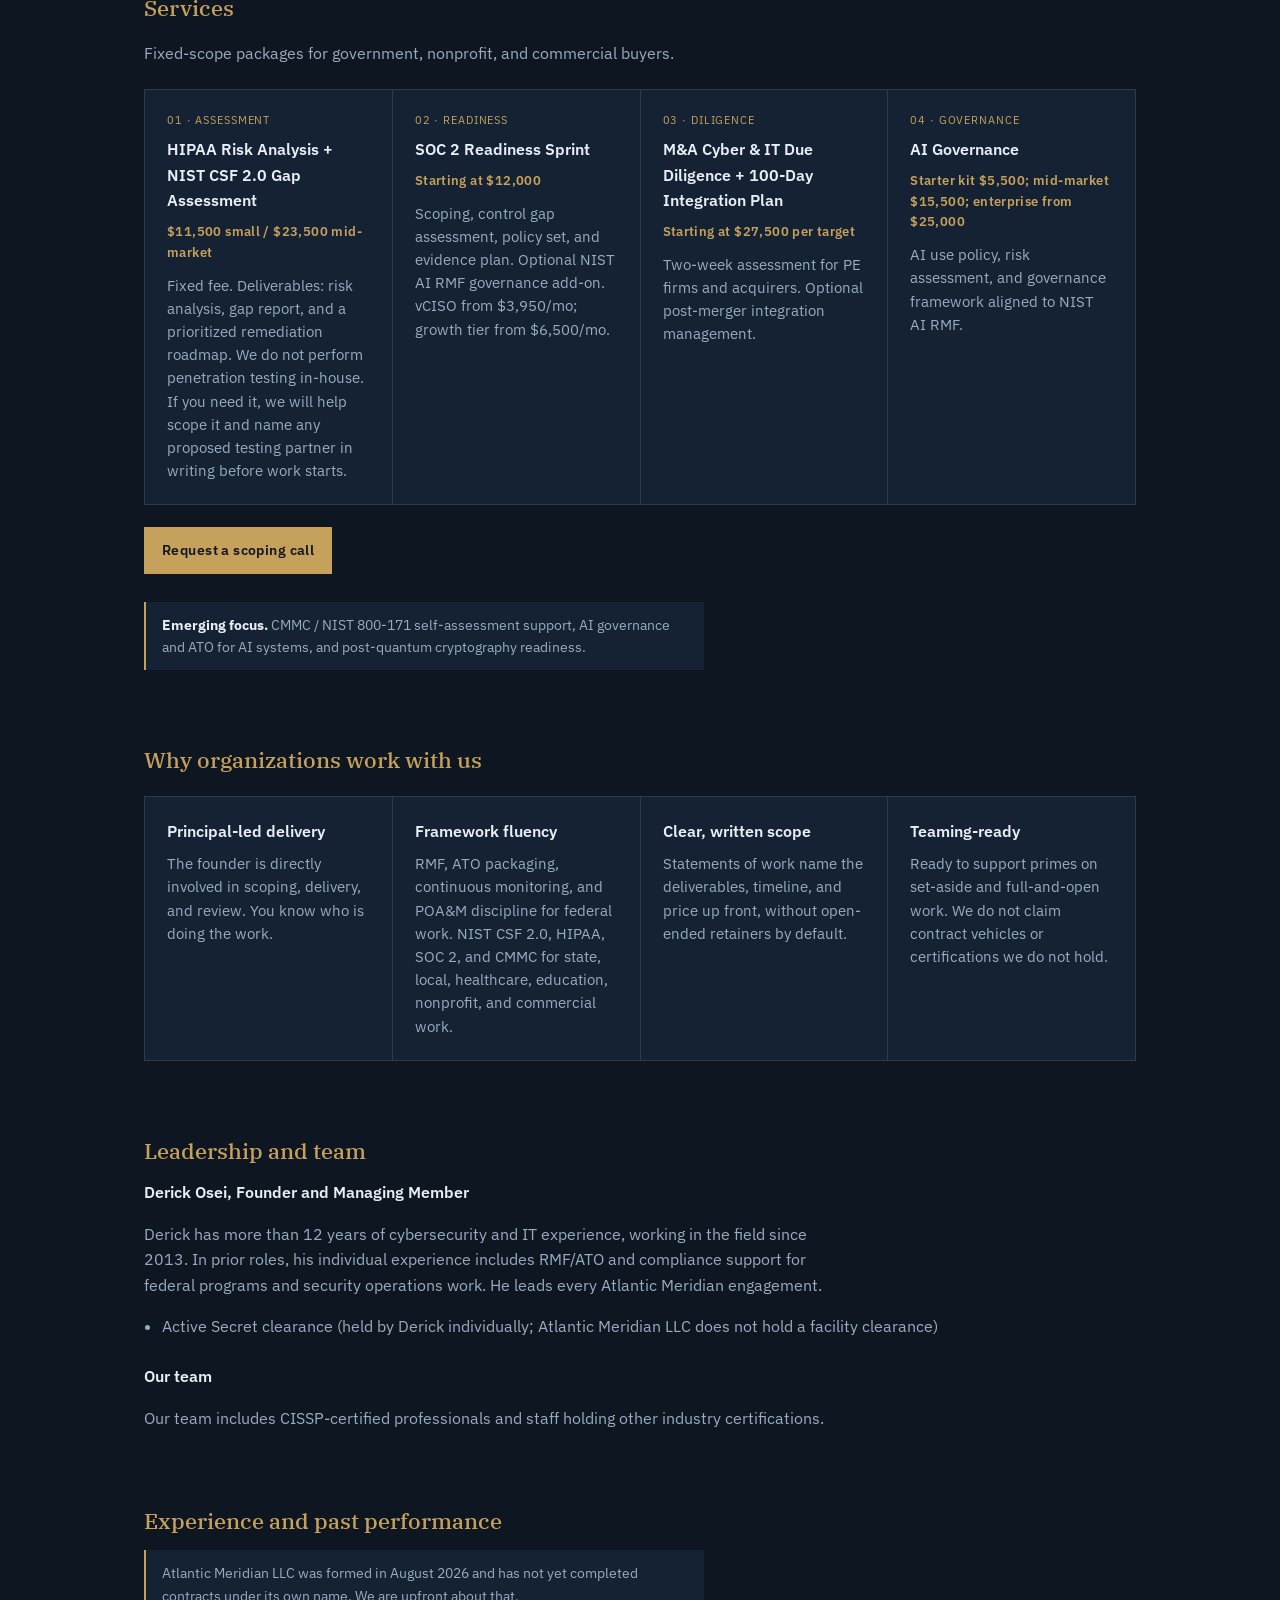
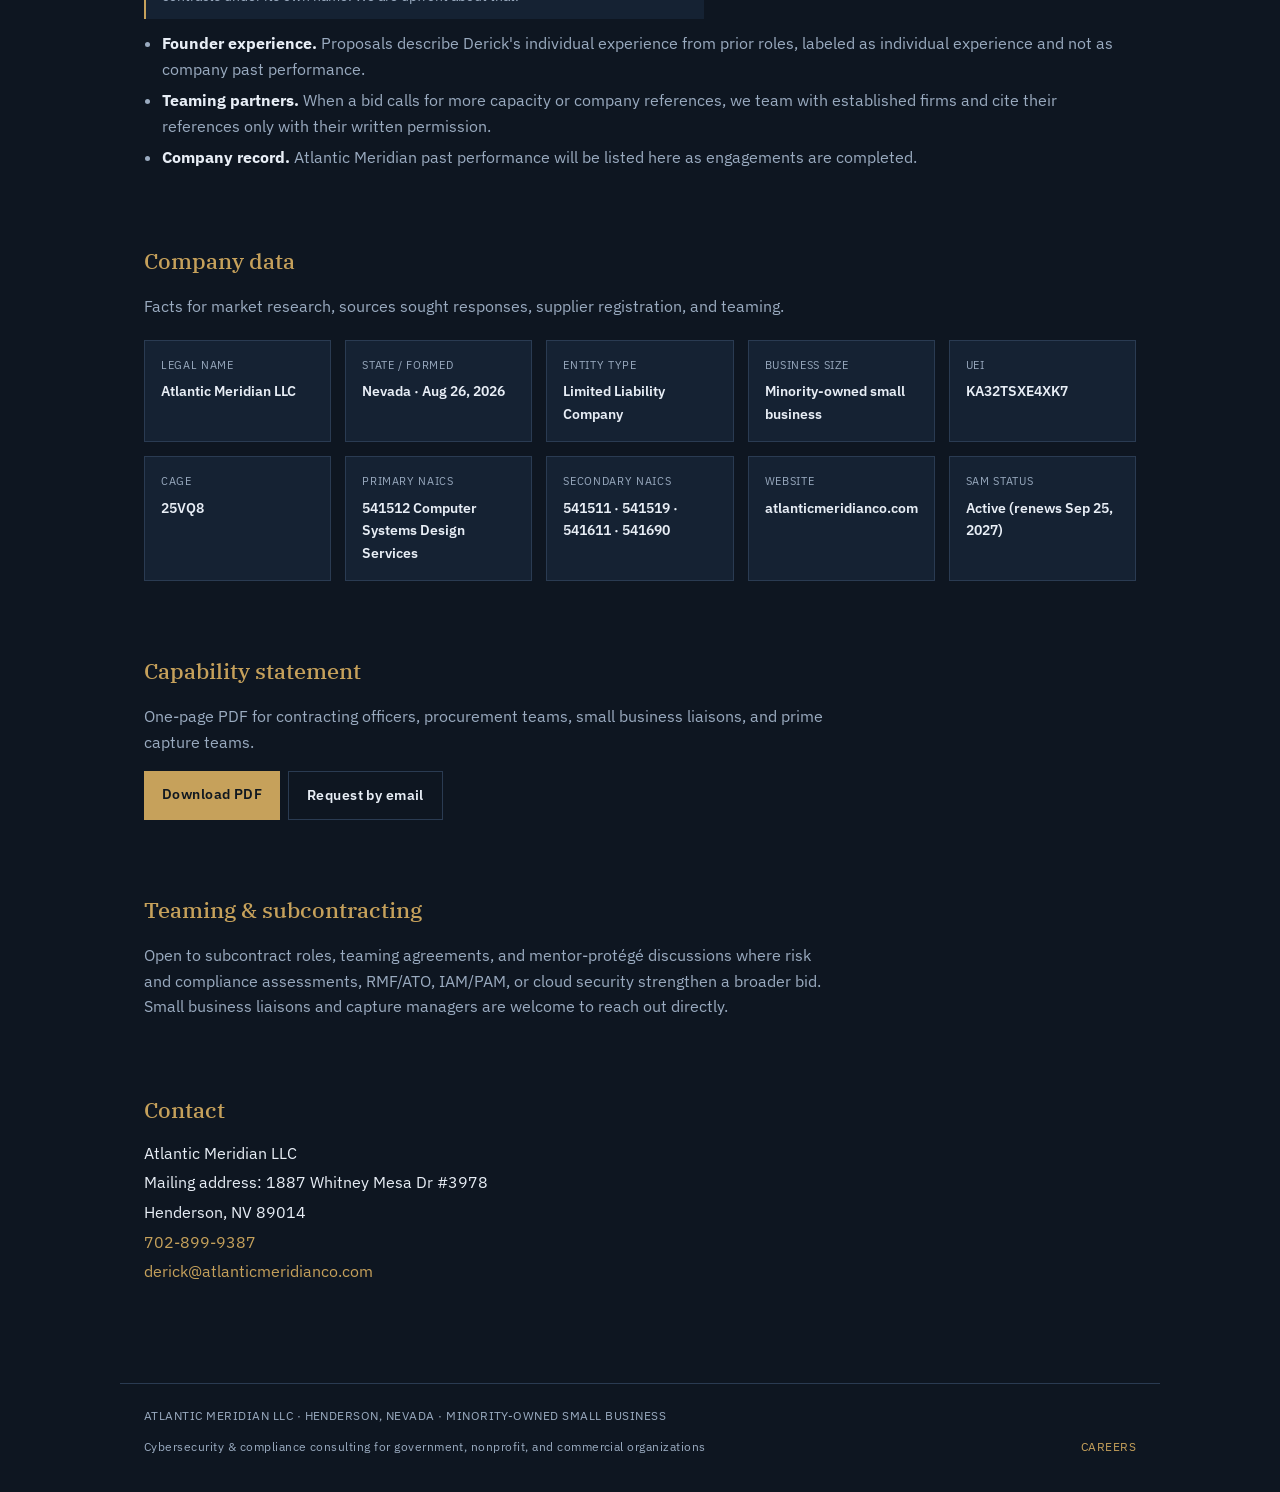
==== commit 69c5a52d: "Add contingent-on-award careers pages Publish the approved careers index and seven job posts using t" ====
--- a/index.html
+++ b/index.html
@@ -221,6 +221,7 @@
       max-width: 1040px;
       margin: 0 auto;
     }
+    footer a { color: var(--gold); text-decoration: none; text-transform: uppercase; }
     @media (max-width: 560px) {
       nav a { margin-left: 10px; }
       h1 { max-width: none; }
@@ -245,6 +246,7 @@
       <a href="#leadership">Team</a>
       <a href="#company">Company</a>
       <a href="#capability">Capability</a>
+      <a href="/careers/">Careers</a>
       <a href="#contact">Contact</a>
     </nav>
   </header>
@@ -429,6 +431,7 @@
   <footer>
     <span>ATLANTIC MERIDIAN LLC · HENDERSON, NEVADA · MINORITY-OWNED SMALL BUSINESS</span>
     <span>Cybersecurity &amp; compliance consulting for government, nonprofit, and commercial organizations</span>
+    <span><a href="/careers/">Careers</a></span>
   </footer>
 </body>
 </html>
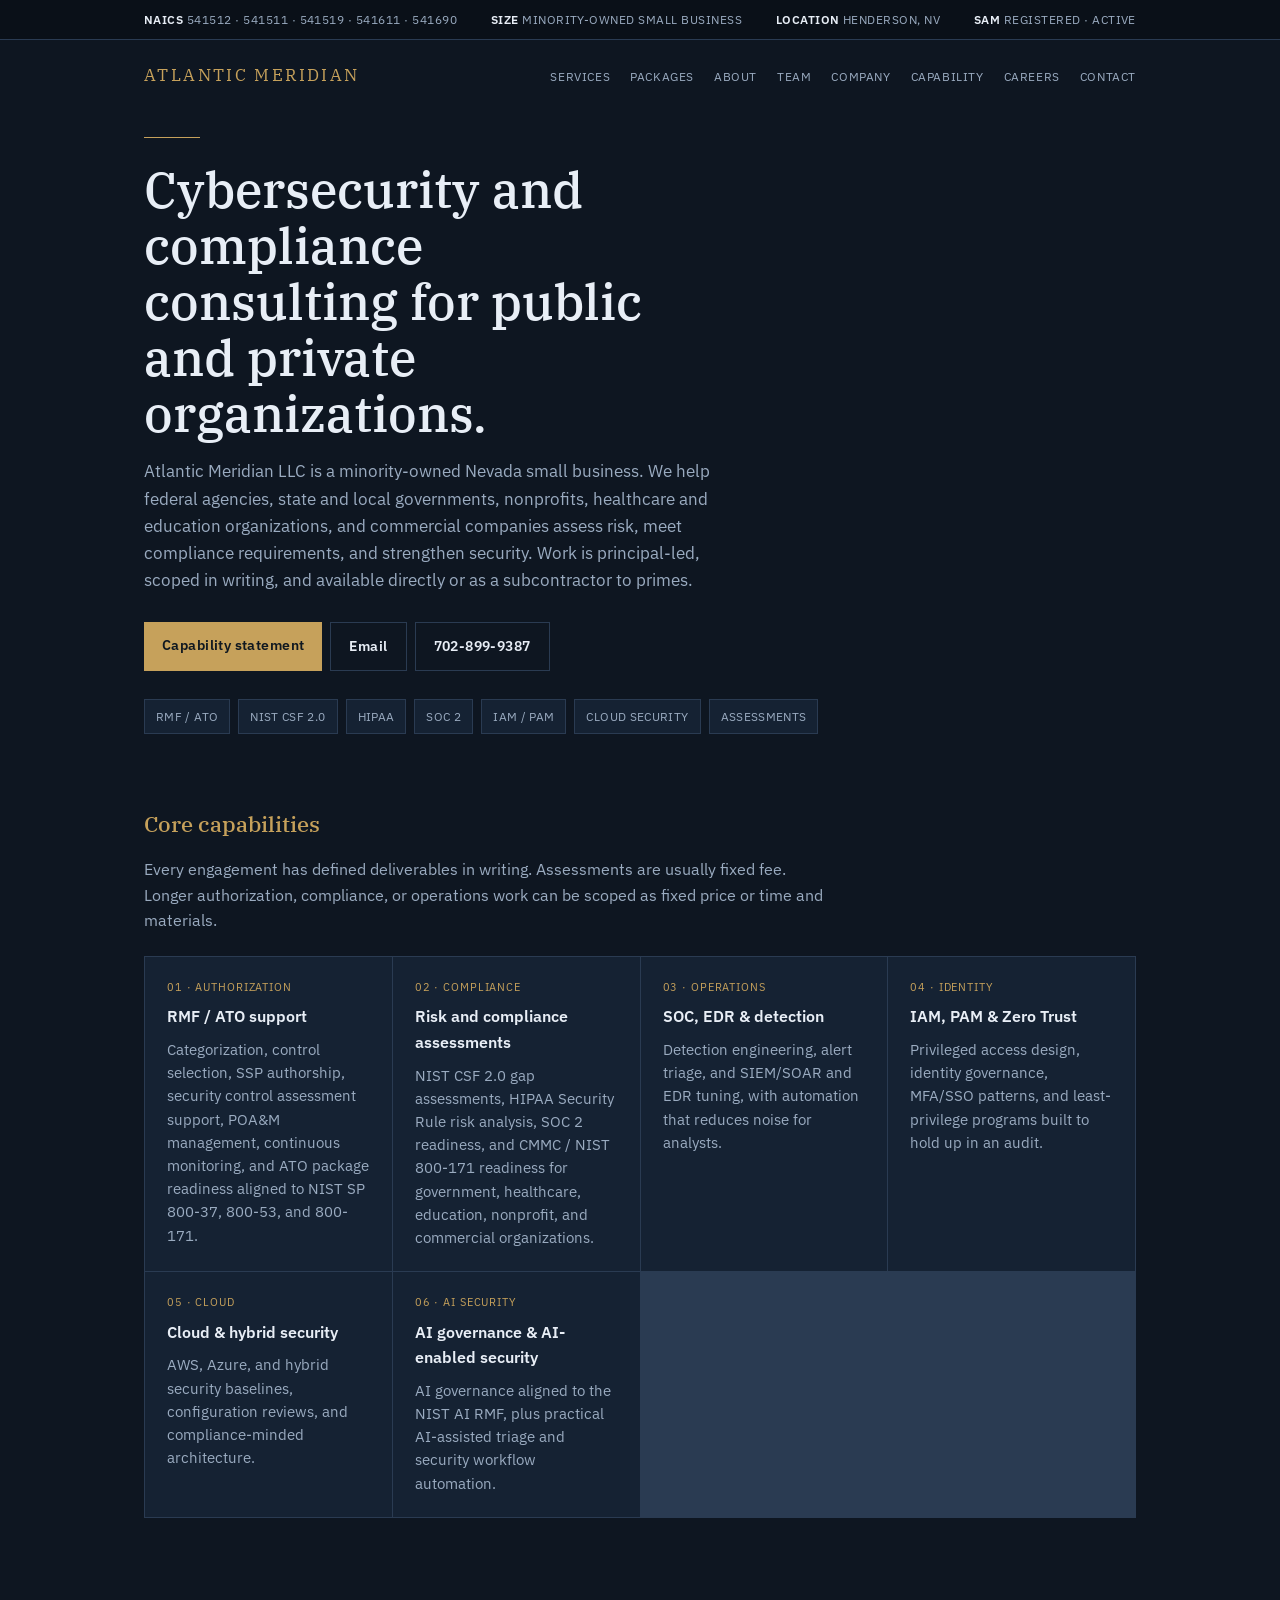
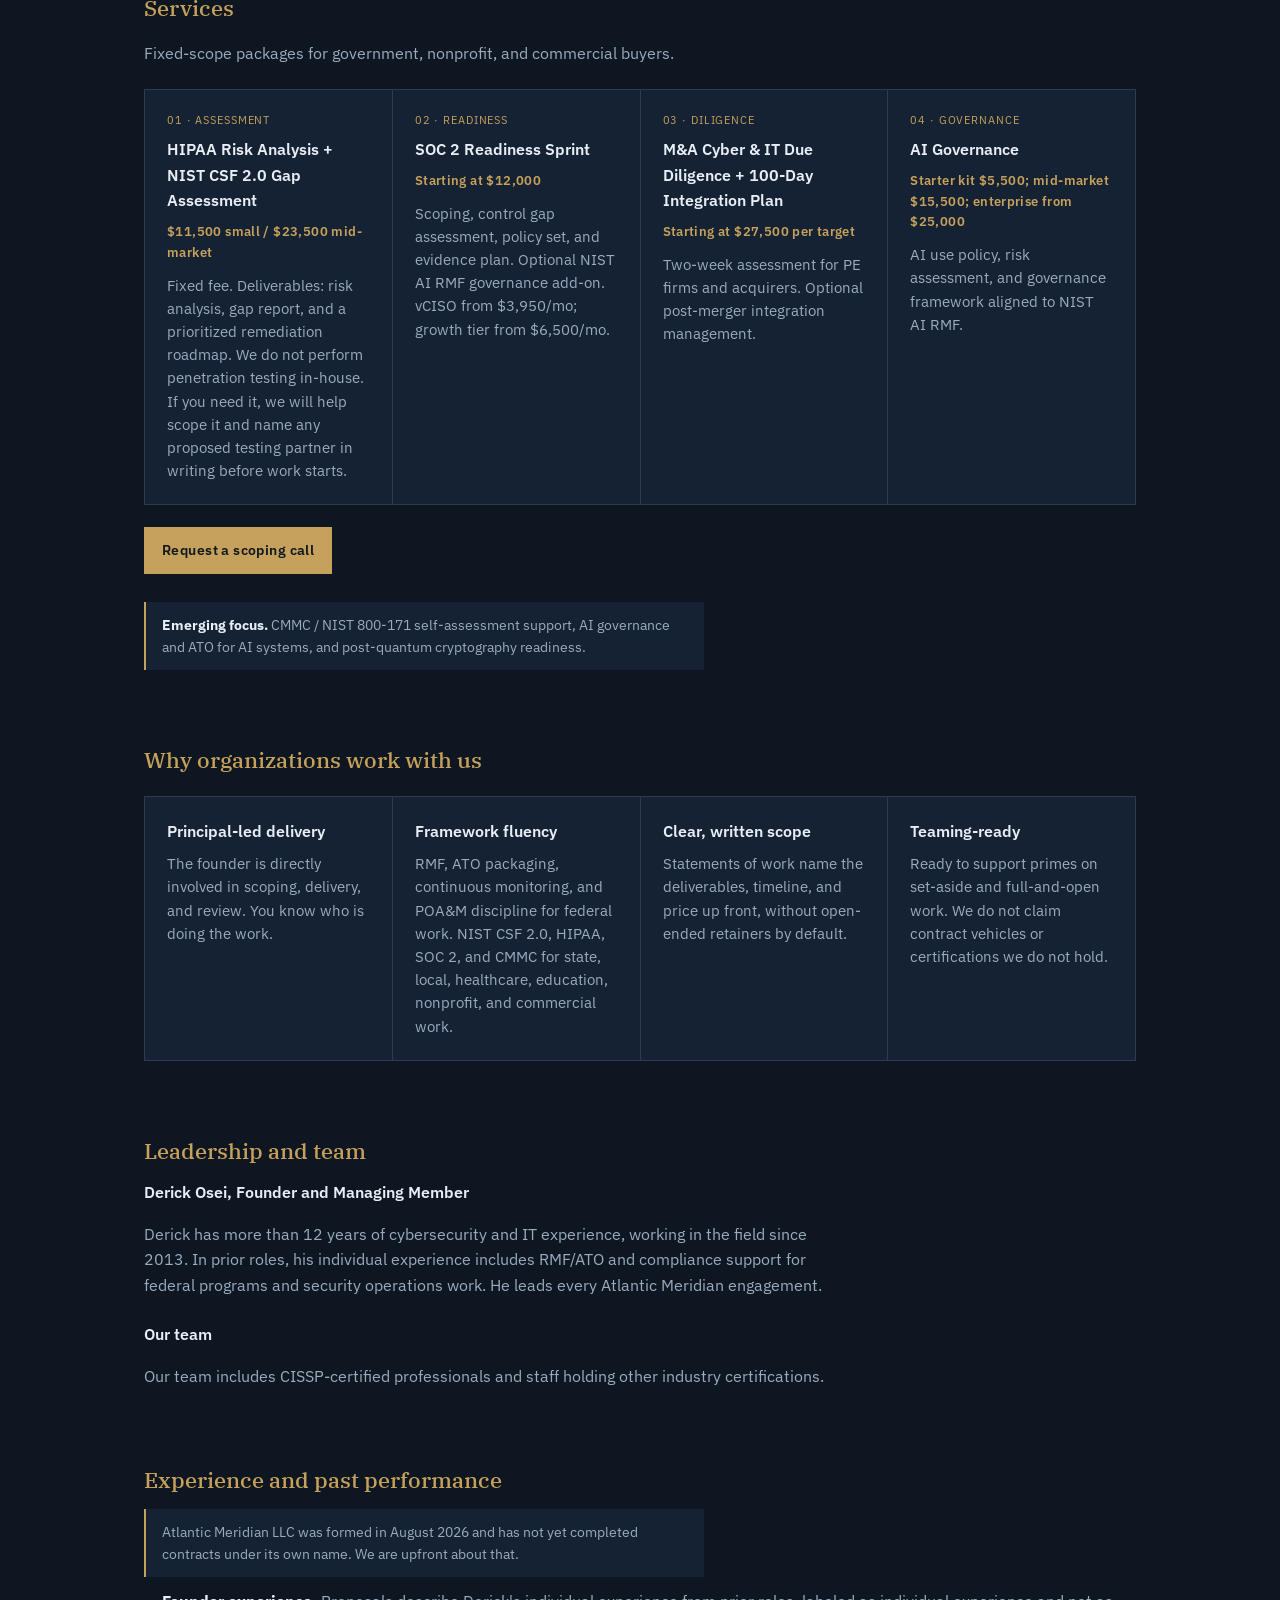
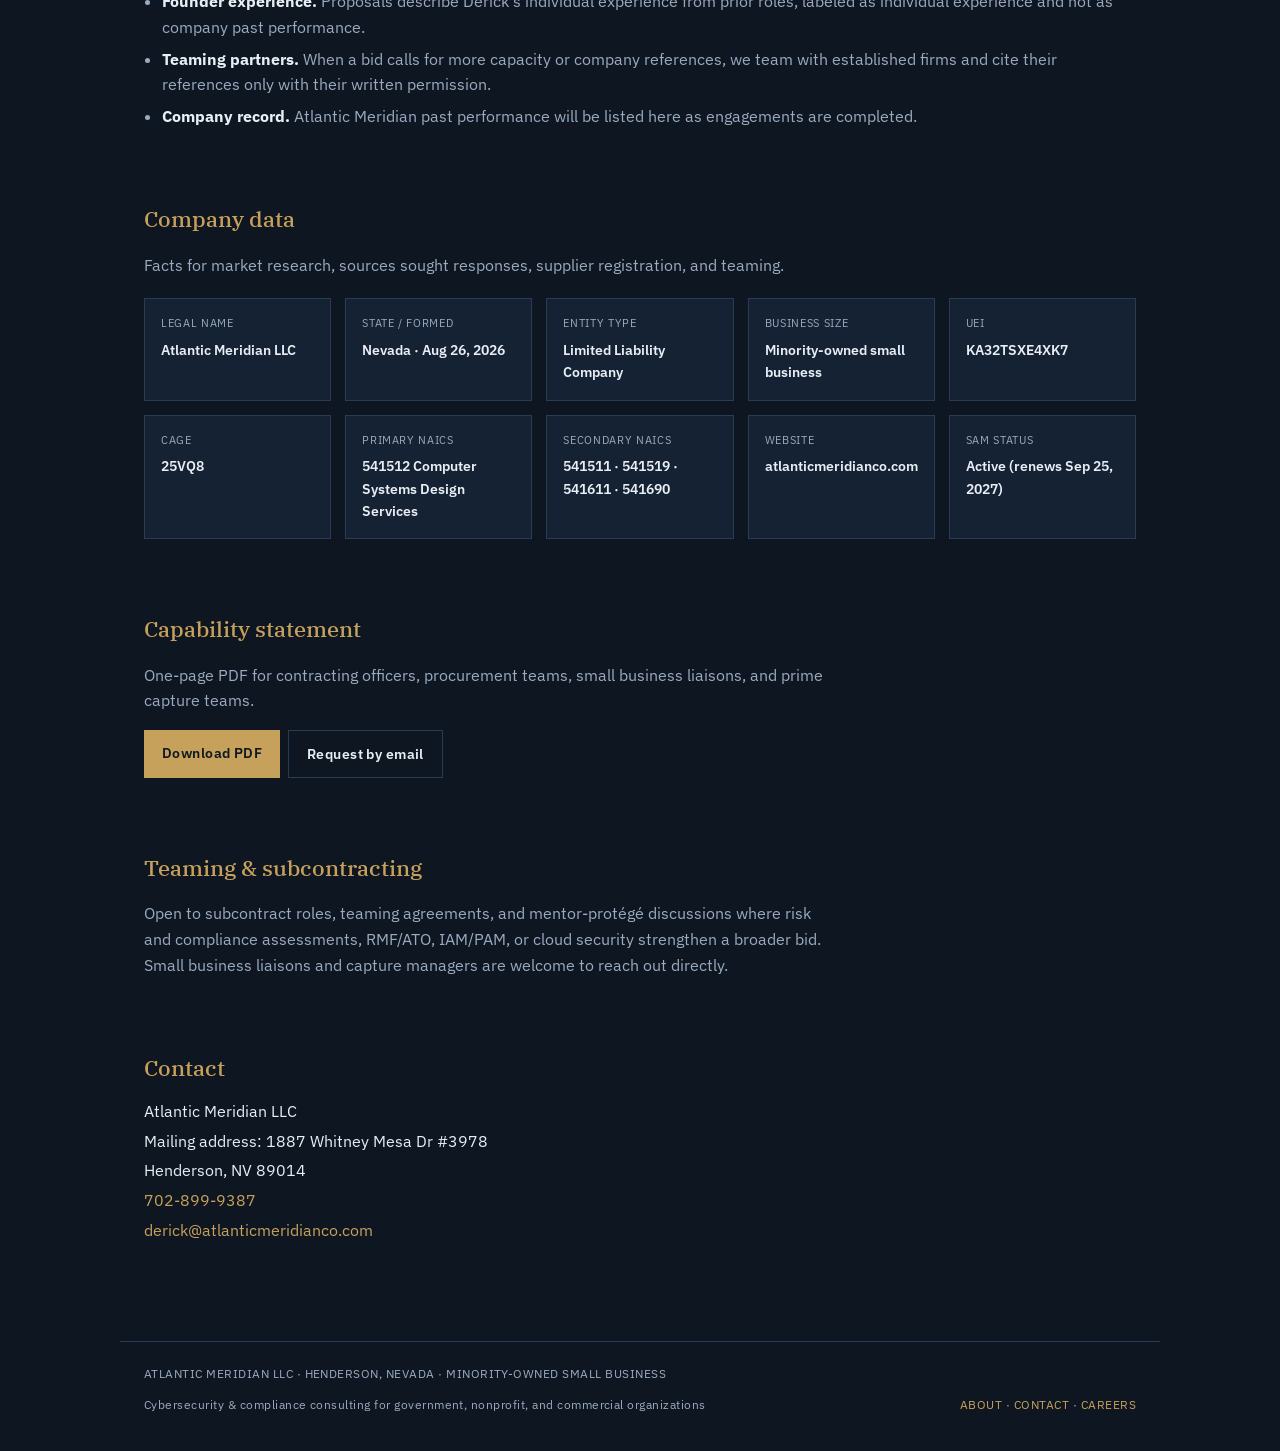
==== commit ec6e0ab1: "Remove clearance claims and add About and Contact pages. GitHub Pages was returning 404 for /about/ " ====
--- a/index.html
+++ b/index.html
@@ -243,11 +243,12 @@
     <nav>
       <a href="#services">Services</a>
       <a href="#packages">Packages</a>
+      <a href="/about/">About</a>
       <a href="#leadership">Team</a>
       <a href="#company">Company</a>
       <a href="#capability">Capability</a>
       <a href="/careers/">Careers</a>
-      <a href="#contact">Contact</a>
+      <a href="/contact/">Contact</a>
     </nav>
   </header>
 
@@ -368,9 +369,6 @@
       <h2>Leadership and team</h2>
       <h3>Derick Osei, Founder and Managing Member</h3>
       <p>Derick has more than 12 years of cybersecurity and IT experience, working in the field since 2013. In prior roles, his individual experience includes RMF/ATO and compliance support for federal programs and security operations work. He leads every Atlantic Meridian engagement.</p>
-      <ul class="clean">
-        <li>Active Secret clearance (held by Derick individually; Atlantic Meridian LLC does not hold a facility clearance)</li>
-      </ul>
       <h3 style="margin-top:24px">Our team</h3>
       <p>Our team includes CISSP-certified professionals and staff holding other industry certifications.</p>
     </section>
@@ -431,7 +429,7 @@
   <footer>
     <span>ATLANTIC MERIDIAN LLC · HENDERSON, NEVADA · MINORITY-OWNED SMALL BUSINESS</span>
     <span>Cybersecurity &amp; compliance consulting for government, nonprofit, and commercial organizations</span>
-    <span><a href="/careers/">Careers</a></span>
+    <span><a href="/about/">About</a> · <a href="/contact/">Contact</a> · <a href="/careers/">Careers</a></span>
   </footer>
 </body>
 </html>
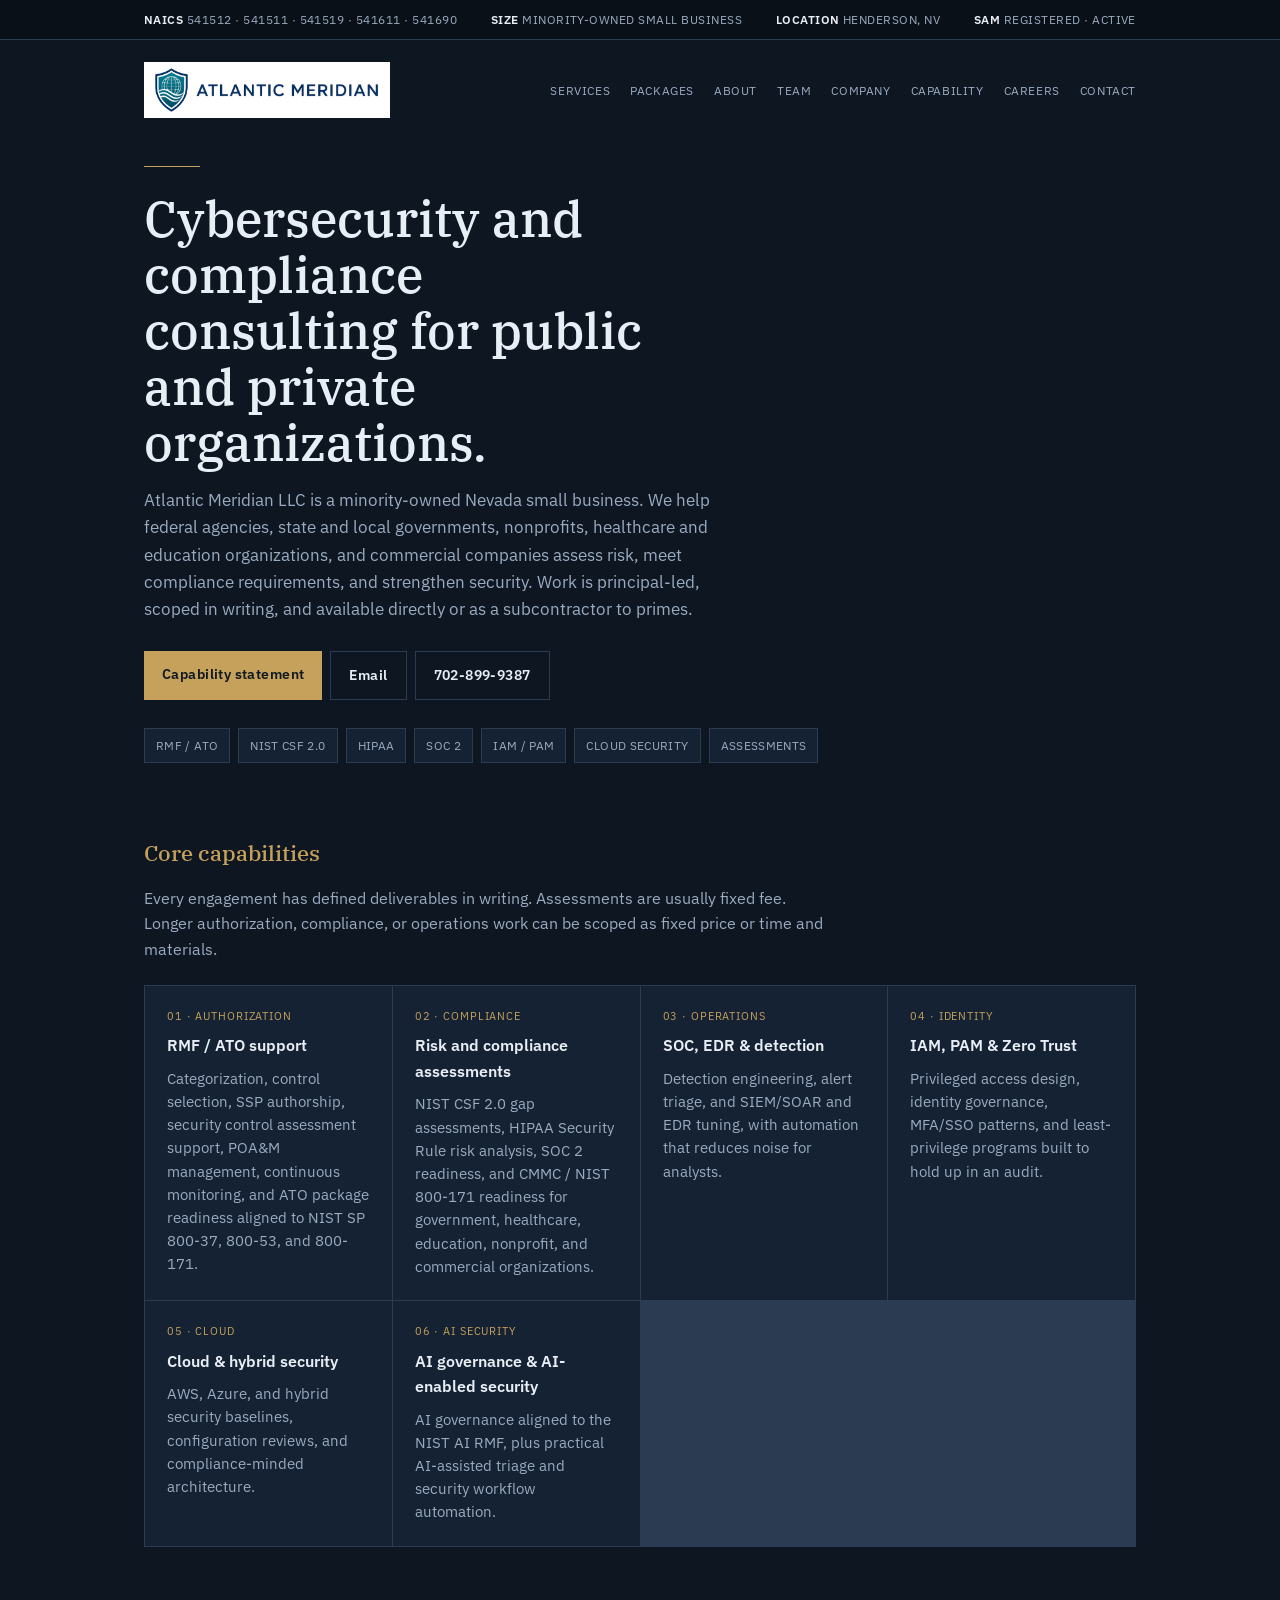
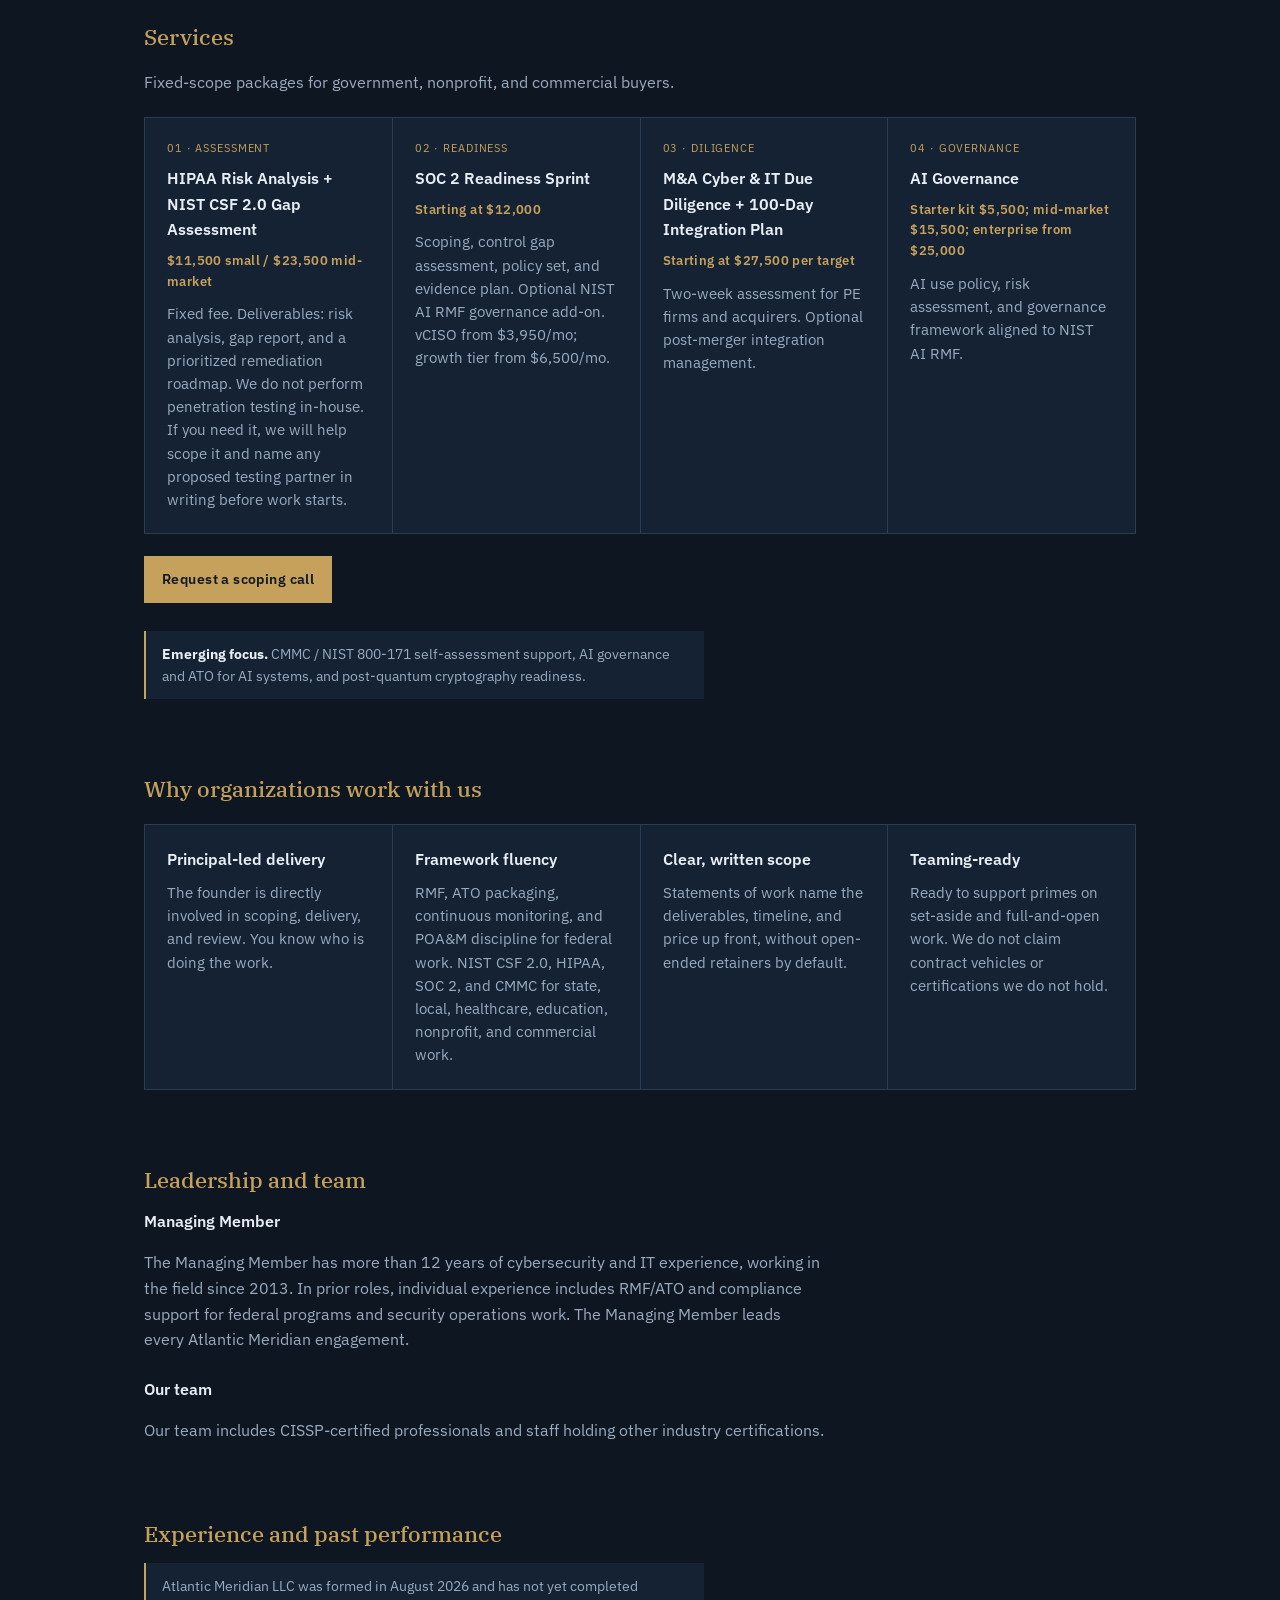
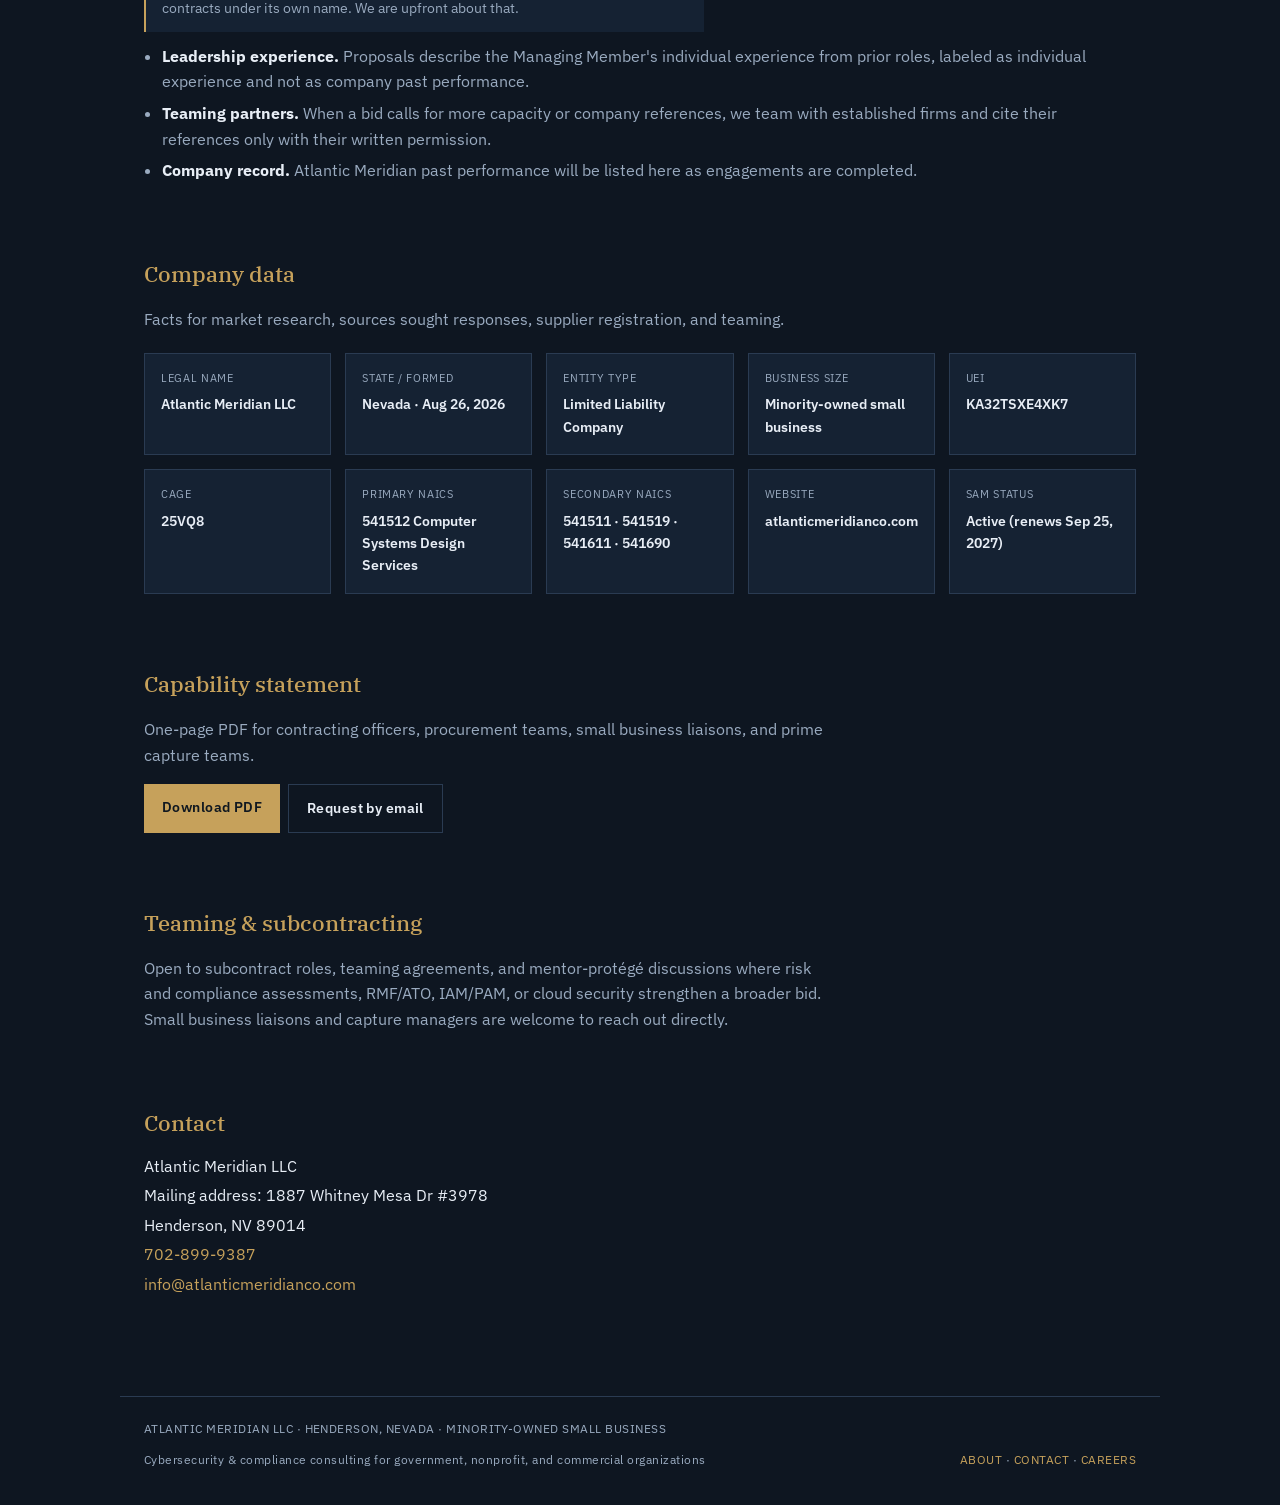
==== commit f58e7b02: "Remove personal contacts from the public site and add the company logo. Replace named owners and the" ====
--- a/index.html
+++ b/index.html
@@ -6,6 +6,18 @@
   <title>Atlantic Meridian | Cybersecurity, Compliance &amp; AI Security Consulting</title>
   <meta name="description" content="Atlantic Meridian LLC is a minority-owned Henderson, Nevada small business providing cybersecurity and compliance consulting for federal, state and local, nonprofit, healthcare, education, and commercial organizations. SAM registered (UEI KA32TSXE4XK7, CAGE 25VQ8)." />
   <meta name="theme-color" content="#0e1621" />
+  <link rel="icon" href="/favicon.ico" sizes="any" />
+  <link rel="icon" type="image/png" sizes="32x32" href="/favicon-32.png" />
+  <link rel="apple-touch-icon" href="/apple-touch-icon.png" />
+  <meta property="og:title" content="Atlantic Meridian | Cybersecurity, Compliance &amp; AI Security Consulting" />
+  <meta property="og:description" content="Atlantic Meridian LLC is a minority-owned Henderson, Nevada small business providing cybersecurity and compliance consulting for federal, state and local, nonprofit, healthcare, education, and commercial organizations. SAM registered (UEI KA32TSXE4XK7, CAGE 25VQ8)." />
+  <meta property="og:url" content="https://atlanticmeridianco.com/" />
+  <meta property="og:image" content="https://atlanticmeridianco.com/images/og-image.png" />
+  <meta property="og:image:width" content="1200" />
+  <meta property="og:image:height" content="630" />
+  <meta property="og:type" content="website" />
+  <meta name="twitter:card" content="summary_large_image" />
+  <meta name="twitter:image" content="https://atlanticmeridianco.com/images/og-image.png" />
   <link rel="canonical" href="https://atlanticmeridianco.com/" />
   <link rel="preconnect" href="https://fonts.googleapis.com" />
   <link rel="preconnect" href="https://fonts.gstatic.com" crossorigin />
@@ -59,12 +71,15 @@
       flex-wrap: wrap;
     }
     .mark {
-      font-family: "IBM Plex Serif", Georgia, serif;
-      font-size: 17px;
-      letter-spacing: 0.14em;
-      text-transform: uppercase;
-      color: var(--gold);
+      display: inline-flex;
+      align-items: center;
+      line-height: 0;
       text-decoration: none;
+    }
+    .mark img {
+      height: 56px;
+      width: auto;
+      display: block;
     }
     nav a {
       color: var(--muted);
@@ -225,6 +240,7 @@
     @media (max-width: 560px) {
       nav a { margin-left: 10px; }
       h1 { max-width: none; }
+      .mark img { height: 44px; }
     }
   </style>
 </head>
@@ -239,7 +255,7 @@
   </div>
 
   <header>
-    <a class="mark" href="#">Atlantic Meridian</a>
+    <a class="mark" href="/"><img src="/images/logo-header.png" width="807" height="184" alt="Atlantic Meridian" /></a>
     <nav>
       <a href="#services">Services</a>
       <a href="#packages">Packages</a>
@@ -258,7 +274,7 @@
     <p class="lede">Atlantic Meridian LLC is a minority-owned Nevada small business. We help federal agencies, state and local governments, nonprofits, healthcare and education organizations, and commercial companies assess risk, meet compliance requirements, and strengthen security. Work is principal-led, scoped in writing, and available directly or as a subcontractor to primes.</p>
     <div class="actions">
       <a class="btn" href="#capability">Capability statement</a>
-      <a class="btn ghost" href="mailto:derick@atlanticmeridianco.com">Email</a>
+      <a class="btn ghost" href="mailto:info@atlanticmeridianco.com">Email</a>
       <a class="btn ghost" href="tel:+17028999387">702-899-9387</a>
     </div>
     <div class="meta" aria-label="Focus areas">
@@ -338,7 +354,7 @@
         </article>
       </div>
       <div class="actions" style="margin-top:22px">
-        <a class="btn" href="mailto:derick@atlanticmeridianco.com?subject=Scoping%20call%20request">Request a scoping call</a>
+        <a class="btn" href="mailto:info@atlanticmeridianco.com?subject=Scoping%20call%20request">Request a scoping call</a>
       </div>
       <div class="note" style="margin-top:28px"><strong style="color:var(--ink)">Emerging focus.</strong> CMMC / NIST 800-171 self-assessment support, AI governance and ATO for AI systems, and post-quantum cryptography readiness.</div>
     </section>
@@ -367,8 +383,8 @@
 
     <section id="leadership">
       <h2>Leadership and team</h2>
-      <h3>Derick Osei, Founder and Managing Member</h3>
-      <p>Derick has more than 12 years of cybersecurity and IT experience, working in the field since 2013. In prior roles, his individual experience includes RMF/ATO and compliance support for federal programs and security operations work. He leads every Atlantic Meridian engagement.</p>
+      <h3>Managing Member</h3>
+      <p>The Managing Member has more than 12 years of cybersecurity and IT experience, working in the field since 2013. In prior roles, individual experience includes RMF/ATO and compliance support for federal programs and security operations work. The Managing Member leads every Atlantic Meridian engagement.</p>
       <h3 style="margin-top:24px">Our team</h3>
       <p>Our team includes CISSP-certified professionals and staff holding other industry certifications.</p>
     </section>
@@ -377,7 +393,7 @@
       <h2>Experience and past performance</h2>
       <div class="note">Atlantic Meridian LLC was formed in August 2026 and has not yet completed contracts under its own name. We are upfront about that.</div>
       <ul class="clean">
-        <li><strong style="color:var(--ink)">Founder experience.</strong> Proposals describe Derick's individual experience from prior roles, labeled as individual experience and not as company past performance.</li>
+        <li><strong style="color:var(--ink)">Leadership experience.</strong> Proposals describe the Managing Member's individual experience from prior roles, labeled as individual experience and not as company past performance.</li>
         <li><strong style="color:var(--ink)">Teaming partners.</strong> When a bid calls for more capacity or company references, we team with established firms and cite their references only with their written permission.</li>
         <li><strong style="color:var(--ink)">Company record.</strong> Atlantic Meridian past performance will be listed here as engagements are completed.</li>
       </ul>
@@ -405,7 +421,7 @@
       <p>One-page PDF for contracting officers, procurement teams, small business liaisons, and prime capture teams.</p>
       <div class="actions" style="margin-top:16px">
         <a class="btn" href="/capability-statement.pdf">Download PDF</a>
-        <a class="btn ghost" href="mailto:derick@atlanticmeridianco.com?subject=Capability%20statement%20request">Request by email</a>
+        <a class="btn ghost" href="mailto:info@atlanticmeridianco.com?subject=Capability%20statement%20request">Request by email</a>
       </div>
     </section>
 
@@ -421,7 +437,7 @@
         Mailing address: 1887 Whitney Mesa Dr #3978<br />
         Henderson, NV 89014<br />
         <a href="tel:+17028999387">702-899-9387</a><br />
-        <a href="mailto:derick@atlanticmeridianco.com">derick@atlanticmeridianco.com</a>
+        <a href="mailto:info@atlanticmeridianco.com">info@atlanticmeridianco.com</a>
       </address>
     </section>
   </main>
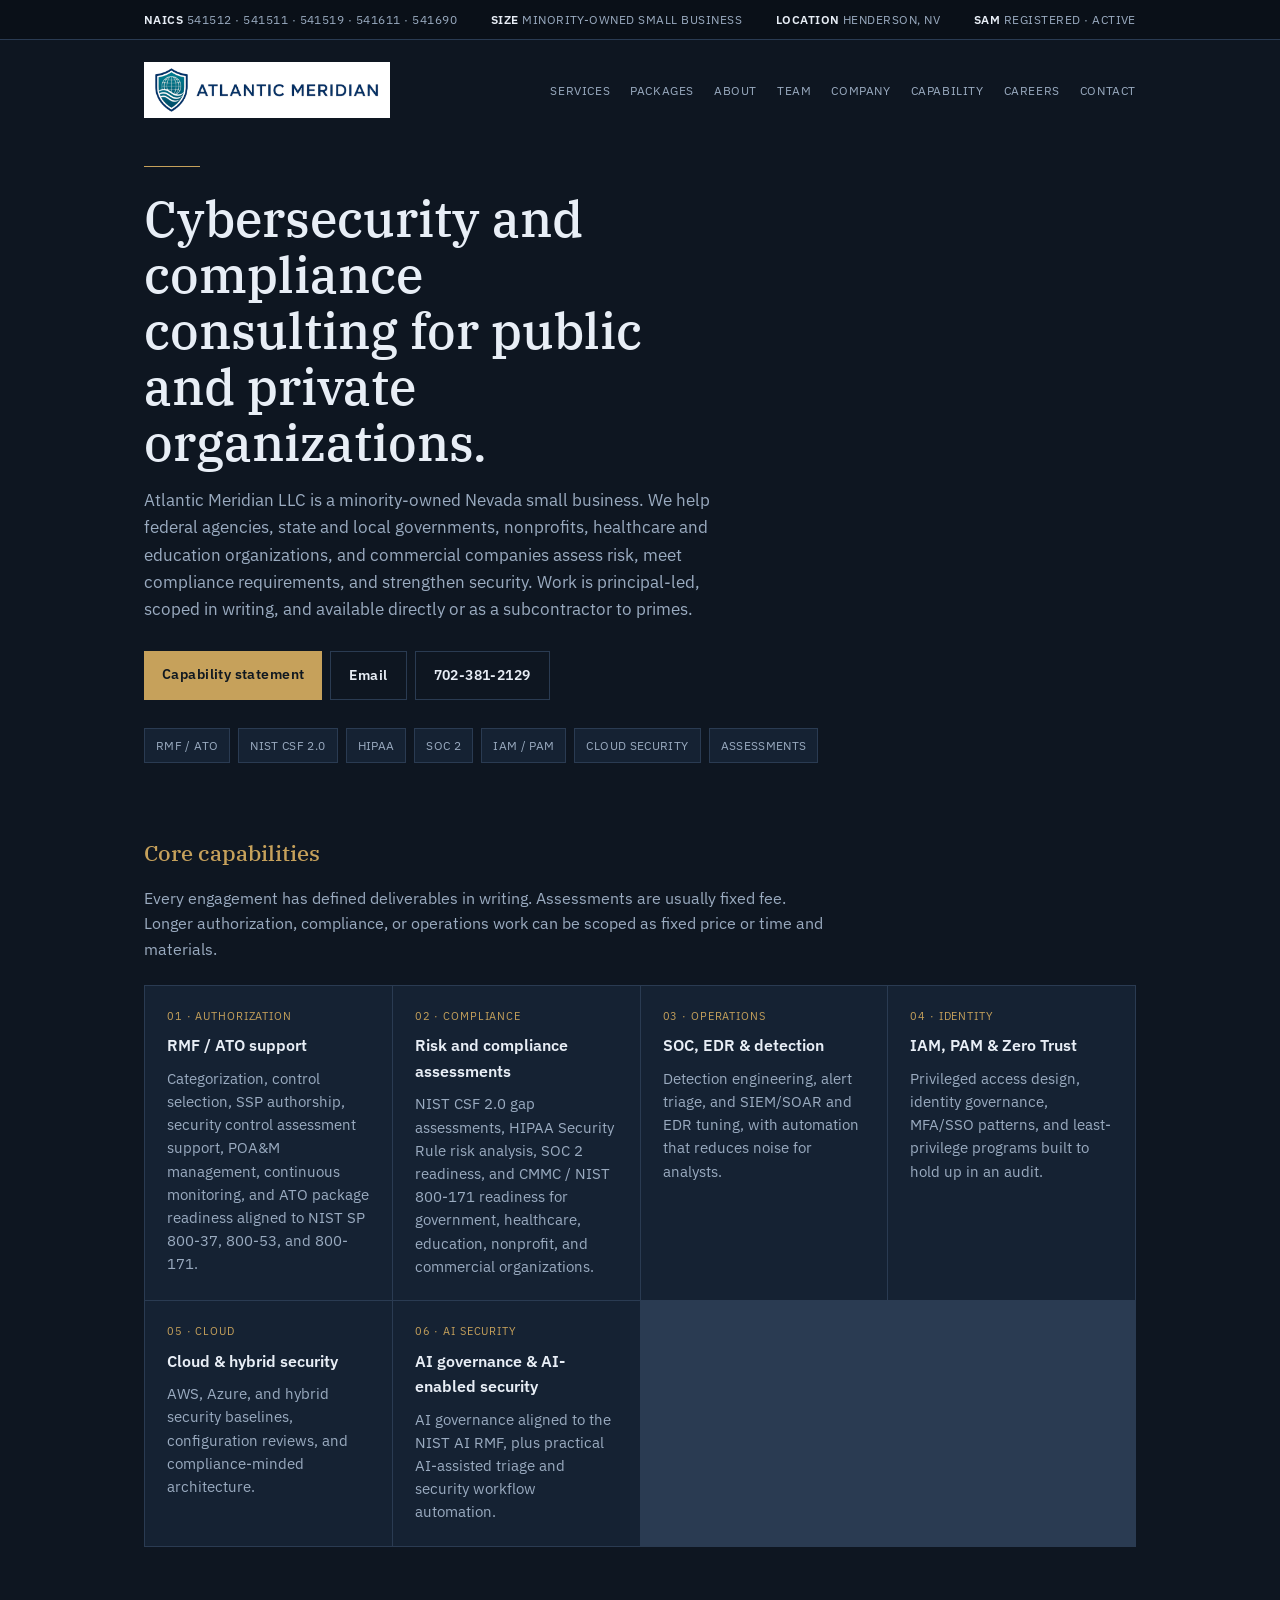
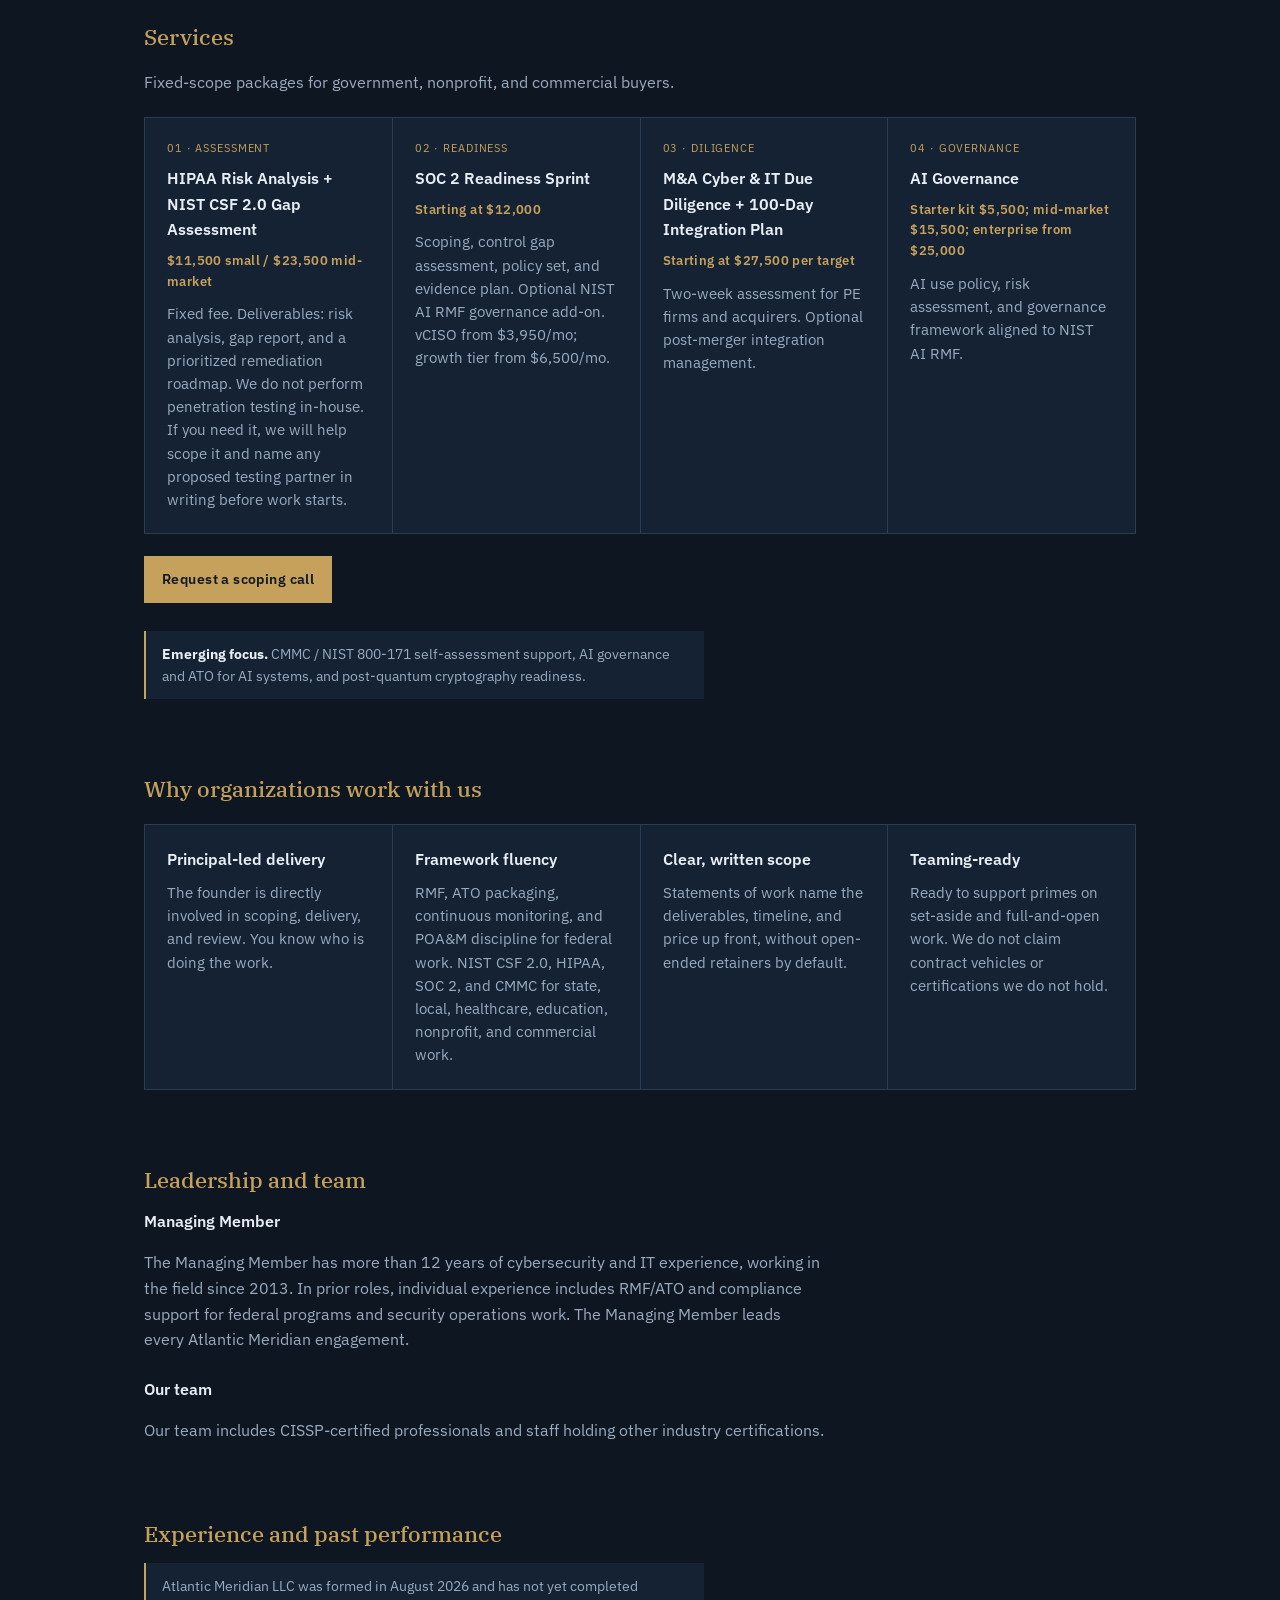
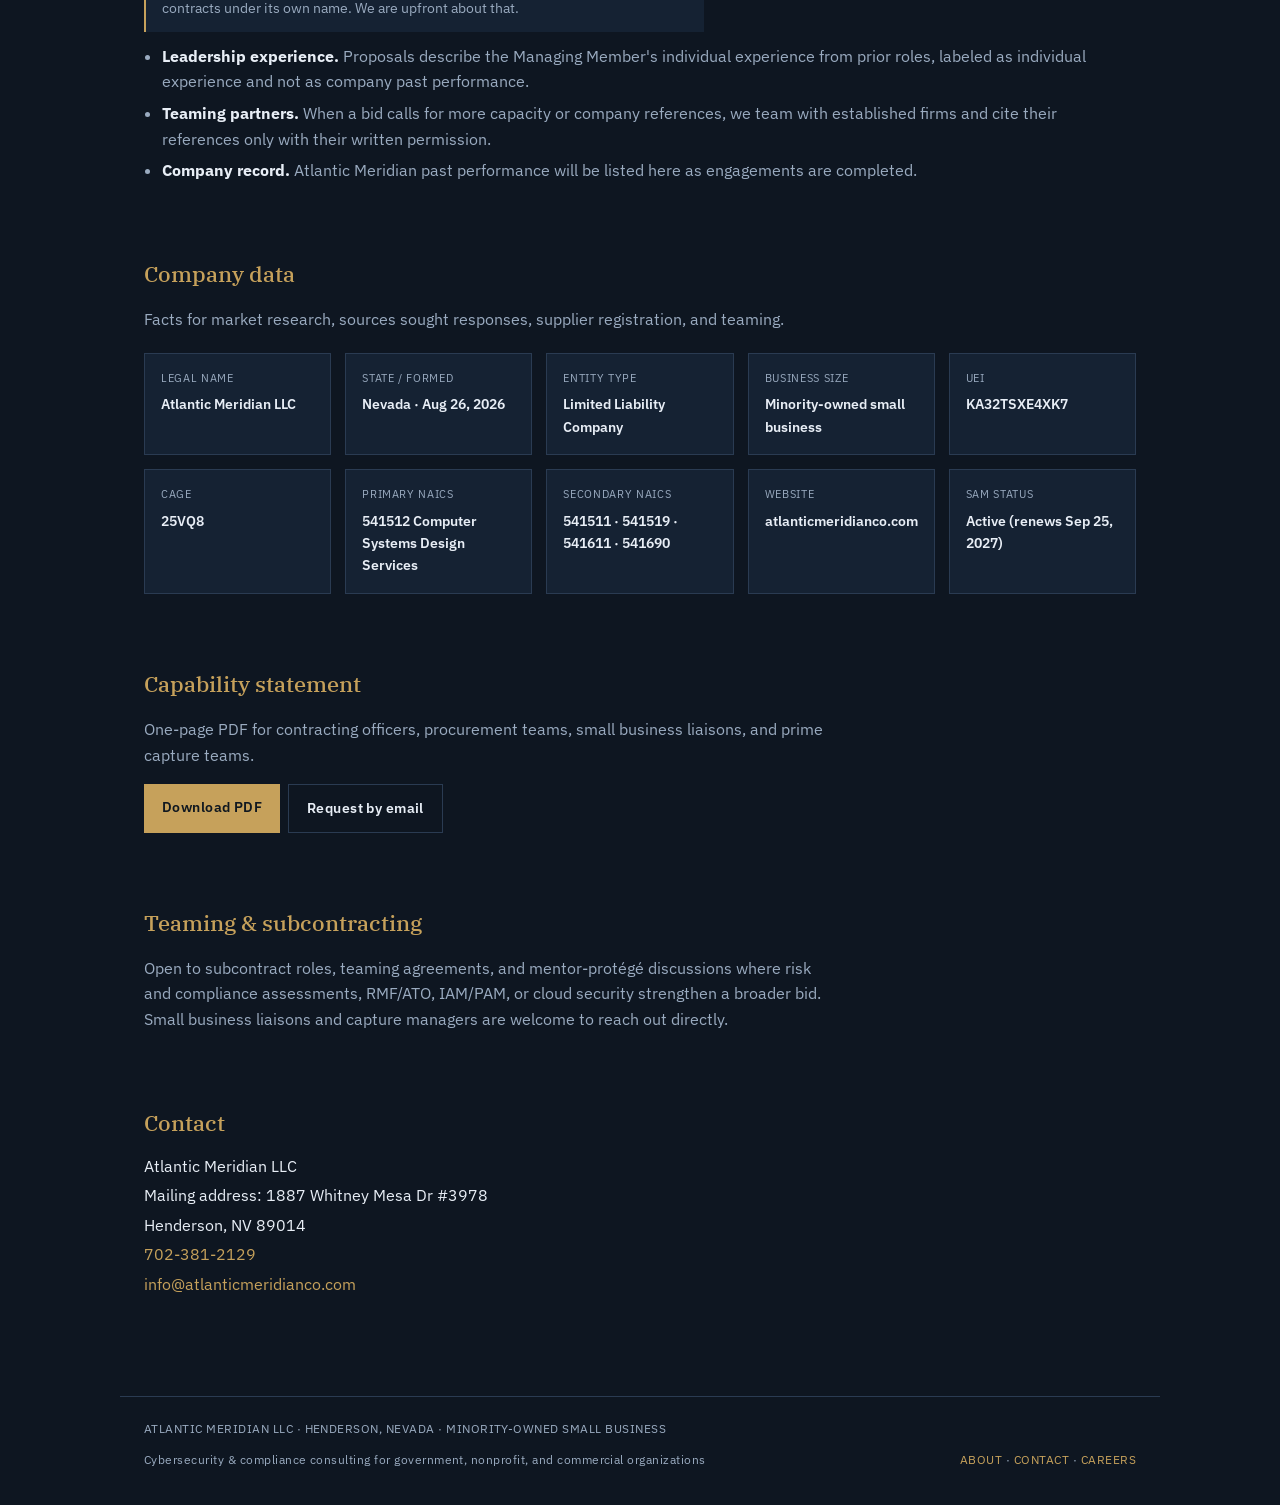
==== commit 636c4c99: "Use the company bid phone and correct the README mailing address. The public pages already listed 18" ====
--- a/index.html
+++ b/index.html
@@ -275,7 +275,7 @@
     <div class="actions">
       <a class="btn" href="#capability">Capability statement</a>
       <a class="btn ghost" href="mailto:info@atlanticmeridianco.com">Email</a>
-      <a class="btn ghost" href="tel:+17028999387">702-899-9387</a>
+      <a class="btn ghost" href="tel:+17023812129">702-381-2129</a>
     </div>
     <div class="meta" aria-label="Focus areas">
       <span>RMF / ATO</span>
@@ -436,7 +436,7 @@
         Atlantic Meridian LLC<br />
         Mailing address: 1887 Whitney Mesa Dr #3978<br />
         Henderson, NV 89014<br />
-        <a href="tel:+17028999387">702-899-9387</a><br />
+        <a href="tel:+17023812129">702-381-2129</a><br />
         <a href="mailto:info@atlanticmeridianco.com">info@atlanticmeridianco.com</a>
       </address>
     </section>
